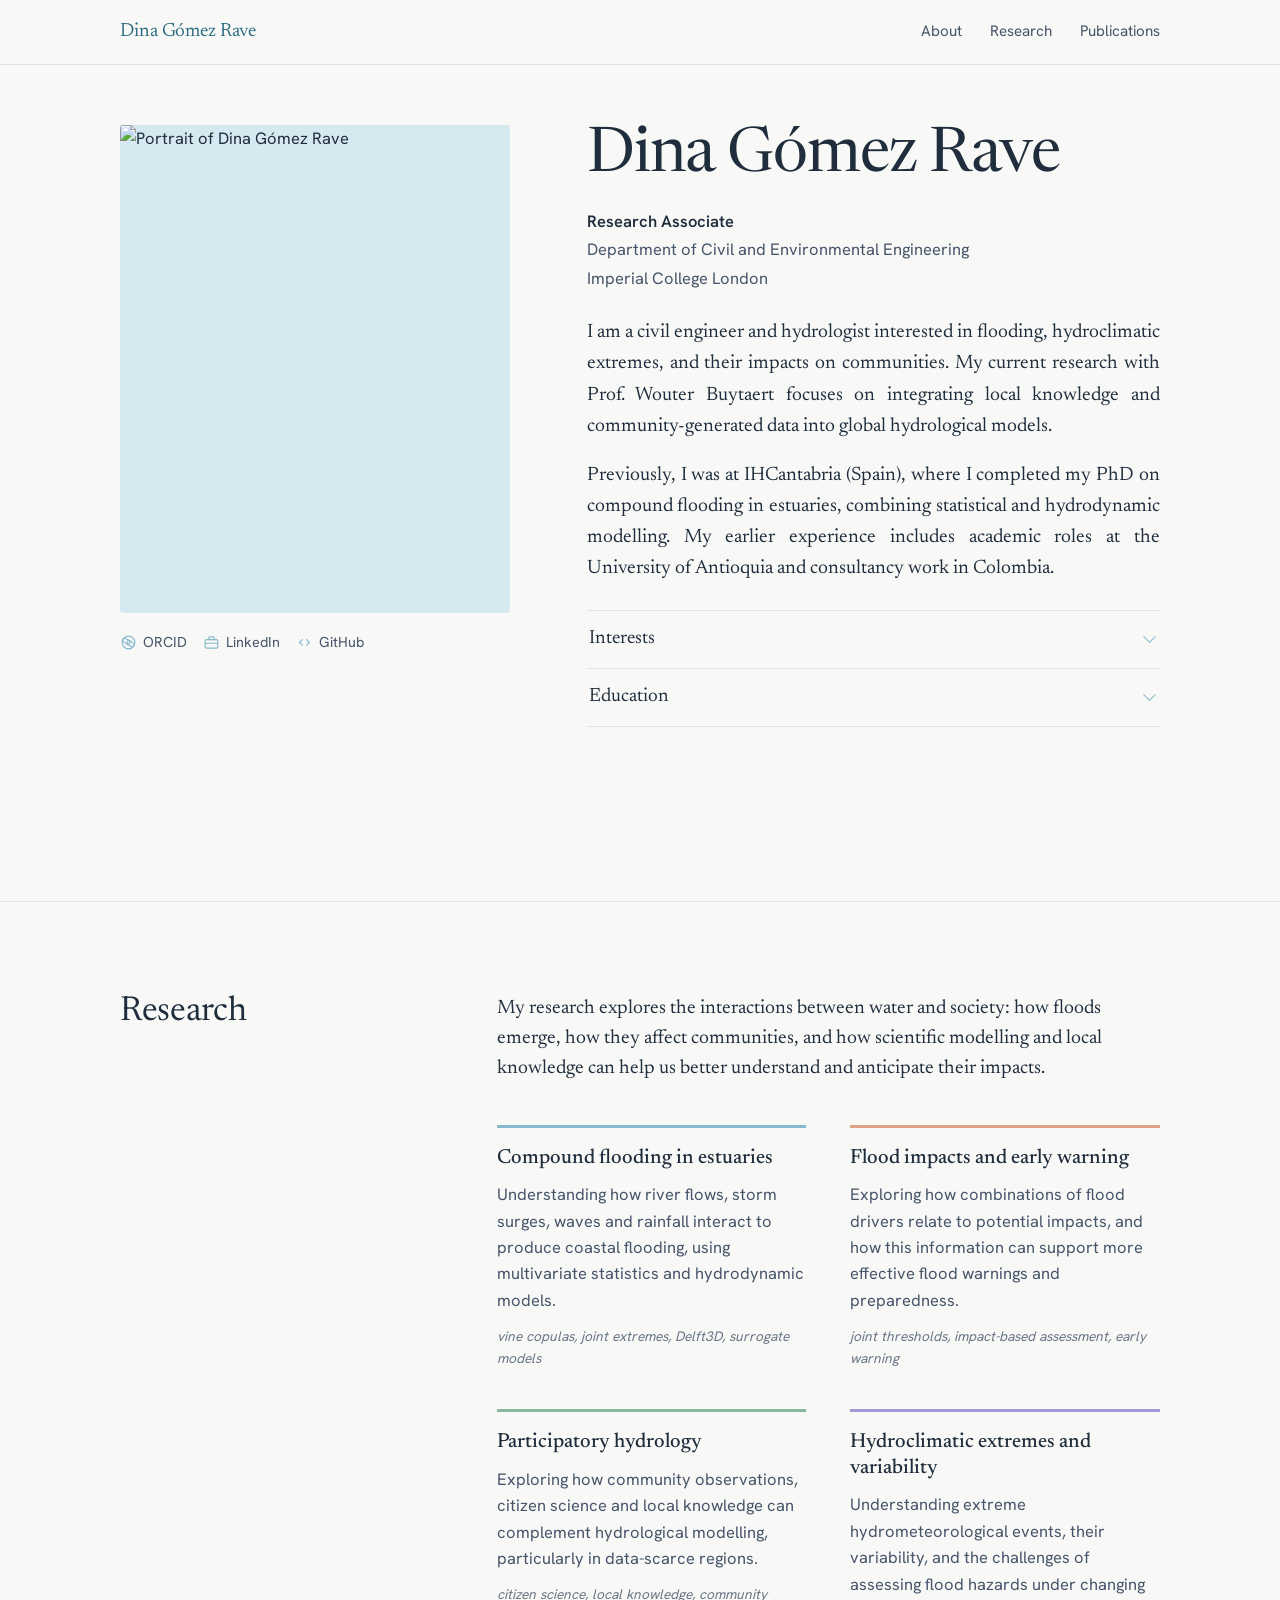
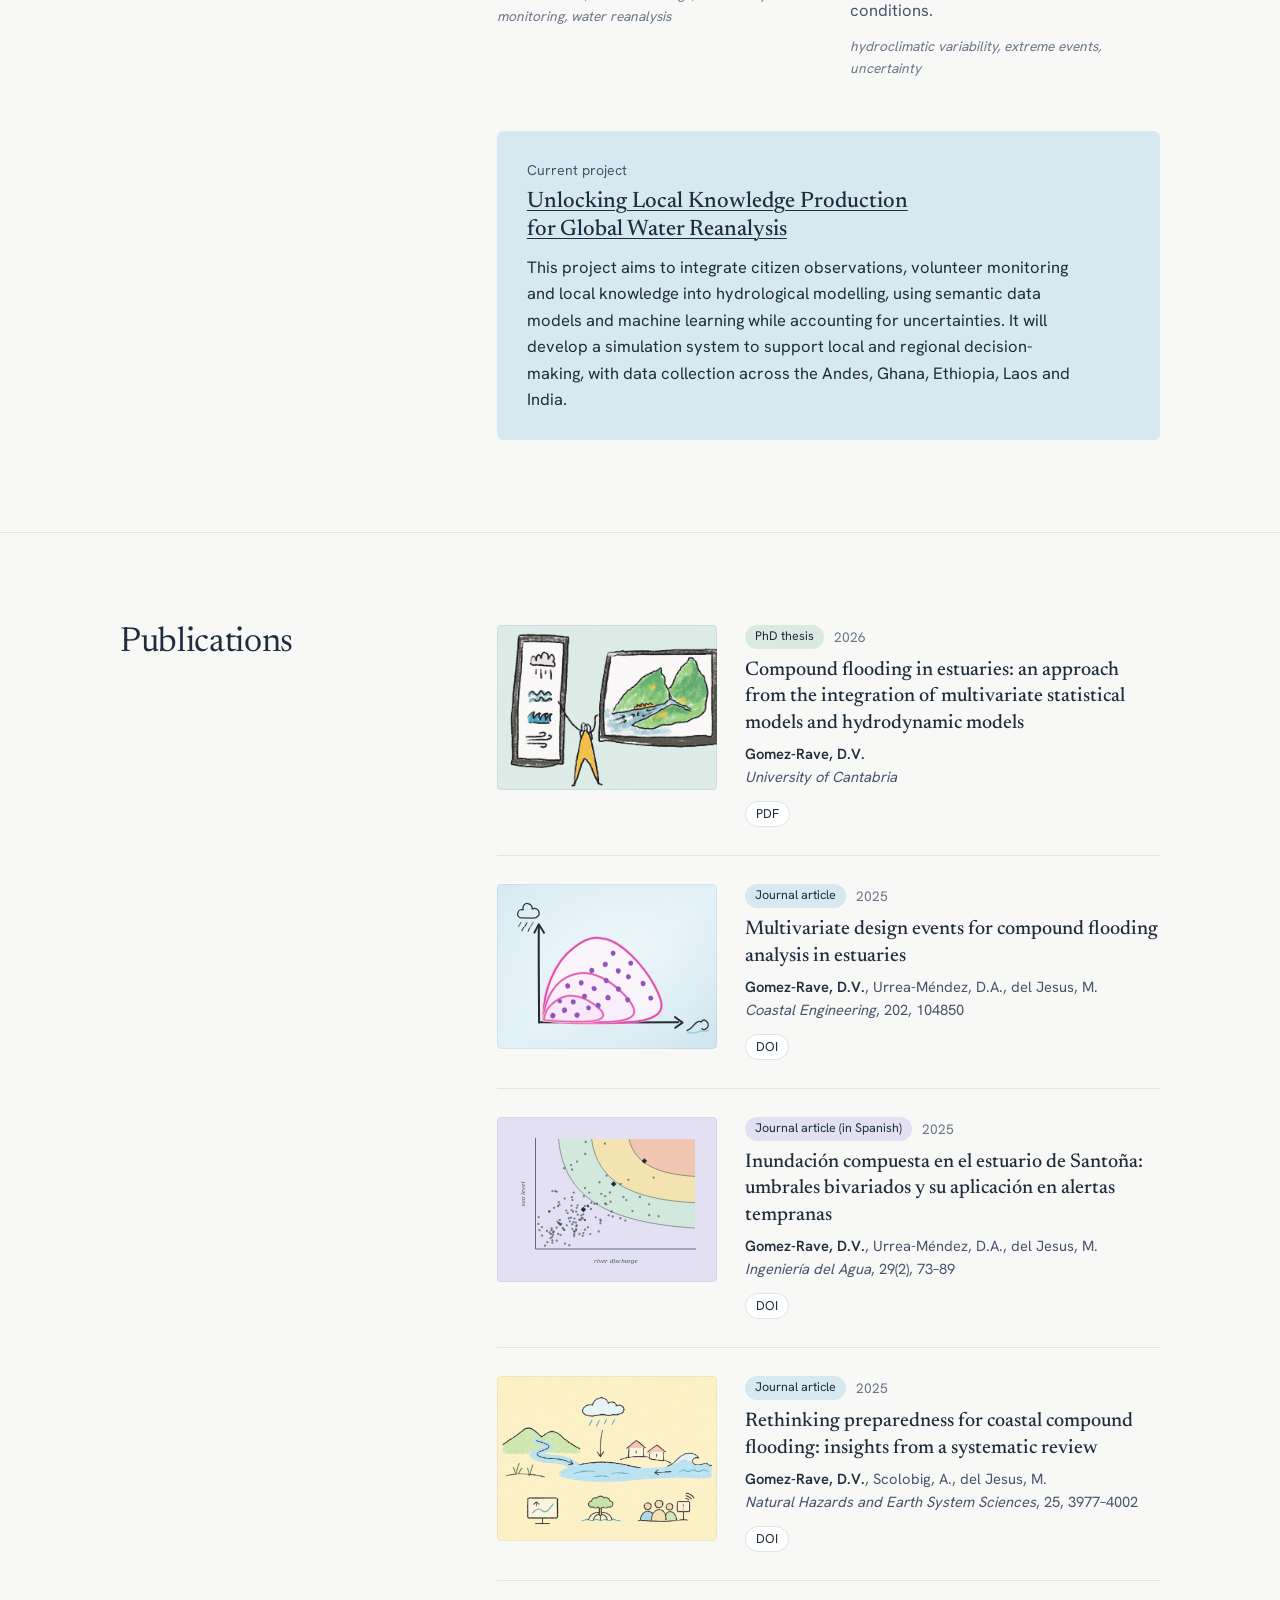
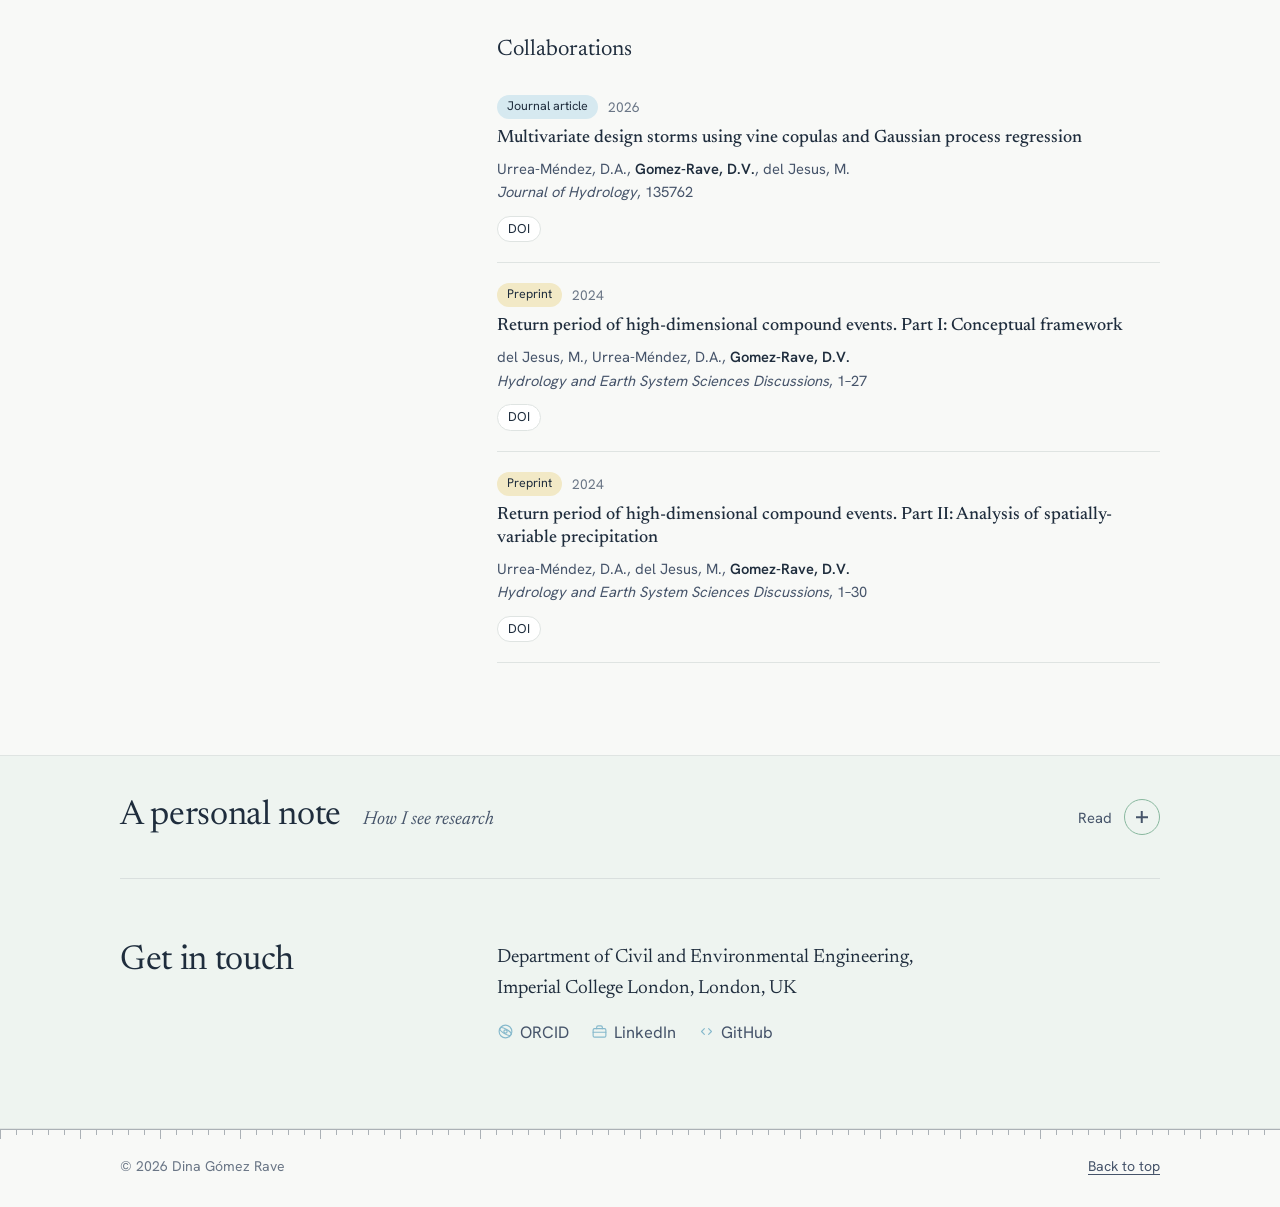
==== index.html @ fd08fde3 "Add files via upload dinagomezrave" ====
<!doctype html>
<html lang="en">
<head>
  <meta charset="UTF-8" />
  <meta name="viewport" content="width=device-width, initial-scale=1" />
  <meta name="theme-color" content="#F8F9F7" />
  <meta name="description" content="Dina Gómez Rave, hydrologist and Research Associate at Imperial College London. Compound flooding, hydroclimatic extremes and participatory hydrology." />
  <title>Dina Gómez Rave · Hydrology and flood research</title>
  <link rel="icon" href="assets/favicon.svg" type="image/svg+xml" />
  <link rel="stylesheet" href="style.css" />
  <script src="content.js" defer></script>
  <script src="site.js" defer></script>
</head>
<body data-page="home">
  <a class="skip-link" href="#main">Skip to content</a>

  <header class="topbar">
    <div class="wrap topbar-inner">
      <a class="brand" href="#about" data-name></a>
      <button class="menu-toggle" type="button" aria-expanded="false" aria-controls="site-nav">Menu</button>
      <nav class="site-nav" id="site-nav" aria-label="Main">
        <a href="#about">About</a>
        <a href="#research">Research</a>
        <a href="#publications">Publications</a>
      </nav>
    </div>
  </header>

  <main id="main">

    <!-- ABOUT -->
    <section class="intro wrap" id="about" aria-labelledby="name">
      <aside class="profile">
        <figure class="gauge">
          <div class="gauge-scale" aria-hidden="true">
            <span style="top:0%">2.0</span>
            <span style="top:25%">1.5</span>
            <span style="top:50%">1.0</span>
            <span style="top:75%">0.5</span>
          </div>
          <div class="gauge-levels" aria-hidden="true"><i></i><i></i><i></i></div>
          <img id="portrait" src="assets/portrait-placeholder.svg" alt="" width="600" height="750" />
        </figure>
        <ul class="profile-links" id="profile-links"></ul>
      </aside>

      <div class="intro-text">
        <h1 id="name" data-name></h1>
        <p class="role" id="role"></p>
        <div class="bio" id="bio"></div>

        <div class="facts">
          <details class="fact">
            <summary class="facts-title">Interests</summary>
            <ul class="interest-list" id="interests"></ul>
          </details>
          <details class="fact">
            <summary class="facts-title">Education</summary>
            <ol class="edu-list" id="education"></ol>
          </details>
        </div>
      </div>
    </section>

    <!-- RESEARCH -->
    <section class="block" id="research" aria-labelledby="research-title">
      <div class="wrap block-grid">
        <h2 class="block-title" id="research-title">Research</h2>
        <div class="block-body">
          <p class="lede" id="research-intro"></p>
          <div class="themes" id="themes"></div>
          <div class="project" id="project" hidden></div>
        </div>
      </div>
    </section>

    <!-- PUBLICATIONS -->
    <section class="block" id="publications" aria-labelledby="pubs-title">
      <div class="wrap block-grid">
        <h2 class="block-title" id="pubs-title">Publications</h2>
        <div class="block-body">
          <div class="pubs" id="pubs"></div>
        </div>
      </div>
    </section>

    <!-- GREEN BAND: personal note (folded) + contact -->
    <section class="places" id="contact" aria-label="A personal note and contact">
      <div class="wrap">

        <details class="wander" id="personal">
          <summary class="wander-summary">
            <span class="wander-head">
              <span class="wander-title" id="personal-title">A Personal Note</span>
              <span class="wander-sub" id="personal-sub">How I see research</span>
            </span>
            <span class="wander-toggle" aria-hidden="true"><i></i></span>
          </summary>

          <div class="wander-body">
            <div class="personal">
              <figure class="personal-fig">
                <img id="personal-photo" alt="" loading="lazy" />
                <figcaption id="personal-caption"></figcaption>
              </figure>
              <div class="personal-text" id="personal-text"></div>
            </div>
          </div>
        </details>

        <div class="contact-green">
          <h2 class="block-title" id="contact-title">Get in touch</h2>
          <div>
            <p class="contact-address" id="contact-address"></p>
            <ul class="contact-links" id="contact-links"></ul>
          </div>
        </div>

      </div>
    </section>

  </main>

  <footer class="footer">
    <div class="wrap footer-inner">
      <span id="footer-copy"></span>
      <a href="#about">Back to top</a>
    </div>
  </footer>

</body>
</html>
---- style.css ----
/* Fonts are stored locally in assets/fonts, so the site works offline too. */
@font-face { font-family: "Newsreader"; src: url("assets/fonts/newsreader-latin-opsz-normal.woff2") format("woff2"); font-weight: 200 800; font-style: normal; font-display: swap; }
@font-face { font-family: "Newsreader"; src: url("assets/fonts/newsreader-latin-opsz-italic.woff2") format("woff2"); font-weight: 200 800; font-style: italic; font-display: swap; }
@font-face { font-family: "Hanken Grotesk"; src: url("assets/fonts/hanken-grotesk-latin-400-normal.woff2") format("woff2"); font-weight: 400; font-display: swap; }
@font-face { font-family: "Hanken Grotesk"; src: url("assets/fonts/hanken-grotesk-latin-500-normal.woff2") format("woff2"); font-weight: 500; font-display: swap; }
@font-face { font-family: "Hanken Grotesk"; src: url("assets/fonts/hanken-grotesk-latin-600-normal.woff2") format("woff2"); font-weight: 600; font-display: swap; }

/* =========================================================
   PALETTE AND TYPE
   Change colours here and they update everywhere.
   ========================================================= */
:root {
  --paper: #F8F9F7;      /* page background */
  --ink: #1F2D3D;        /* main text */
  --ink-soft: #46546A;   /* secondary text */
  --muted: #6A7686;      /* small print */
  --line: #DFE4E2;       /* hairlines */
  --link: #2E6B82;       /* links */

  /* pastels (backgrounds) */
  --powder: #D6E9F0;
  --lavender: #E3E0F4;
  --sage: #DAEAE1;
  --peach: #F5DFD3;
  --butter: #F2E9C6;

  /* pastels, deeper (lines and accents) */
  --powder-d: #86B9CC;
  --lavender-d: #A39BD6;
  --sage-d: #88B79E;
  --peach-d: #DFA487;
  --butter-d: #CDB46A;

  --serif: "Newsreader", Georgia, "Times New Roman", serif;
  --sans: "Hanken Grotesk", system-ui, -apple-system, "Segoe UI", sans-serif;

  --wrap: 1120px;
  --gutter: clamp(20px, 4vw, 40px);
}

/* =========================================================
   BASE
   ========================================================= */
*, *::before, *::after { box-sizing: border-box; }
html { scroll-behavior: smooth; scroll-padding-top: 80px; }
body {
  margin: 0;
  background: var(--paper);
  color: var(--ink);
  font-family: var(--sans);
  font-size: 16.5px;
  line-height: 1.6;
  -webkit-font-smoothing: antialiased;
  text-rendering: optimizeLegibility;
}
img { max-width: 100%; display: block; }
a { color: var(--link); text-decoration-thickness: 1px; text-underline-offset: 3px; }
a:hover { color: var(--ink); }
:focus-visible { outline: 2px solid var(--link); outline-offset: 3px; border-radius: 2px; }
h1, h2, h3 { margin: 0; font-weight: 500; }
p { margin: 0; }
ul, ol { margin: 0; padding: 0; list-style: none; }

.wrap { width: 100%; max-width: var(--wrap); margin: 0 auto; padding: 0 var(--gutter); }
.small { font-size: 0.92rem; color: var(--ink-soft); }

/* Each section fills at least one screen, so only one is visible at a time */
.intro          { min-height: calc(100vh - 64px); } /* minus the topbar */
.block          { min-height: 100vh; }

.skip-link {
  position: absolute; left: 12px; top: -60px;
  background: var(--ink); color: var(--paper);
  padding: 8px 14px; border-radius: 4px; z-index: 100;
}
.skip-link:focus { top: 12px; }

/* =========================================================
   TOP BAR
   ========================================================= */
.topbar {
  position: sticky; top: 0; z-index: 50;
  background: rgba(248, 249, 247, 0.92);
  backdrop-filter: blur(8px);
  -webkit-backdrop-filter: blur(8px);
  border-bottom: 1px solid var(--line);
}
.topbar-inner { display: flex; align-items: center; justify-content: space-between; height: 64px; }
.brand {
  font-family: var(--serif); font-size: 1.2rem; color: var(--link);
  text-decoration: none; letter-spacing: -0.005em;
  transition: color .2s ease;
}
.brand:hover { color: var(--ink); }
.site-nav { display: flex; gap: 28px; }
.site-nav a {
  color: var(--ink-soft); text-decoration: none; font-size: 0.95rem;
  padding: 4px 0; border-bottom: 1.5px solid transparent;
  transition: color .2s ease, border-color .2s ease;
}
.site-nav a:hover { color: var(--ink); }
.site-nav:not(.site-nav-static) a:nth-child(1):hover { border-bottom-color: var(--powder-d); }
.site-nav:not(.site-nav-static) a:nth-child(2):hover { border-bottom-color: var(--sage-d); }
.site-nav:not(.site-nav-static) a:nth-child(3):hover { border-bottom-color: var(--lavender-d); }
.site-nav:not(.site-nav-static) a:nth-child(4):hover { border-bottom-color: var(--peach-d); }
.menu-toggle {
  display: none; font: inherit; font-size: 0.95rem; color: var(--ink);
  background: none; border: 1px solid var(--line); border-radius: 999px;
  padding: 6px 14px; cursor: pointer;
}

/* =========================================================
   INTRO / ABOUT
   ========================================================= */
.intro {
  display: grid;
  grid-template-columns: minmax(260px, 390px) 1fr;
  gap: clamp(36px, 6vw, 80px);
  padding-top: clamp(40px, 5vw, 60px);
  padding-bottom: clamp(56px, 8vw, 96px);
}

/* The river gauge: a staff scale beside the portrait,
   with pastel "water levels" peeking out behind it. */
.gauge { margin: 0; }
.gauge-scale, .gauge-levels { display: none; }
.gauge img {
  width: 100%; height: auto; aspect-ratio: 4 / 5; object-fit: cover;
  border-radius: 3px;
  background: var(--powder);
}

.profile-links {
  margin-top: 18px;
  display: flex; flex-wrap: nowrap; gap: 16px;
  font-size: 0.9rem;
}

/* Icon + label for each social/contact link */
.icon-link {
  display: inline-flex; align-items: center; gap: 6px;
  color: var(--ink-soft); text-decoration: none; white-space: nowrap;
}
.icon-link:hover { color: var(--ink); }
.icon-link-glyph {
  display: inline-flex; width: 17px; height: 17px; flex: 0 0 auto;
  color: var(--powder-d);
}
.icon-link:hover .icon-link-glyph { color: var(--ink); }
.icon-link-glyph svg { width: 100%; height: 100%; display: block; }

.intro-text { max-width: 720px; }
.intro-text h1 {
  font-family: var(--serif);
  font-size: clamp(2.6rem, 5.4vw, 3.9rem);
  line-height: 1.04;
  letter-spacing: -0.018em;
  font-weight: 400;
}
.role {
  margin-top: 18px;
  display: flex; flex-direction: column; gap: 2px;
  color: var(--ink-soft);
}
.role-title { color: var(--ink); font-weight: 600; }
.bio {
  margin-top: 26px;
  font-family: var(--serif);
  font-size: 1.22rem;
  line-height: 1.6;
  max-width: 64ch;
  text-align: justify;
  hyphens: auto;
}
.bio p + p { margin-top: 0.9em; }

.facts { margin-top: 26px; }

/* Interests and Education fold away, so the intro fits on one screen */
.fact { border-top: 1px solid var(--line); }
.fact:last-child { border-bottom: 1px solid var(--line); }
.facts-title {
  display: flex; align-items: center; justify-content: space-between;
  padding: 13px 2px;
  font-family: var(--serif); font-size: 1.2rem; color: var(--ink);
  cursor: pointer; list-style: none;
}
.facts-title::-webkit-details-marker { display: none; }
.facts-title::after {
  content: ""; flex: 0 0 auto;
  width: 9px; height: 9px; margin-right: 4px;
  border-right: 1.5px solid var(--powder-d);
  border-bottom: 1.5px solid var(--powder-d);
  transform: rotate(45deg) translate(-2px, -2px);
  transition: transform .25s ease;
}
.fact[open] > .facts-title::after { transform: rotate(-135deg) translate(-3px, -3px); }
.facts-title:hover::after { border-color: var(--link); }
.fact > :not(summary) { padding-bottom: 18px; }

.interest-list {
  columns: 2; column-gap: 32px;
}
.interest-list li {
  padding: 5px 0 5px 18px; position: relative; color: var(--ink-soft);
  break-inside: avoid;
}
.interest-list li::before {
  content: ""; position: absolute; left: 0; top: 1.05em;
  width: 9px; height: 1px; background: var(--powder-d);
}
.edu-list {
  columns: 2; column-gap: 36px;
}
.edu-list li {
  position: relative; padding: 6px 0 10px 18px; break-inside: avoid;
}
.edu-list li::before {
  content: ""; position: absolute; left: 0; top: 1.05em;
  width: 9px; height: 1px; background: var(--powder-d);
}
.edu-degree { display: block; font-weight: 500; line-height: 1.4; }
.edu-place { display: block; font-size: 0.9rem; color: var(--muted); }

/* =========================================================
   CONTENT BLOCKS (title left, content right)
   ========================================================= */
.block { border-top: 1px solid var(--line); padding: clamp(56px, 8vw, 92px) 0; }
.block-grid {
  display: grid;
  grid-template-columns: minmax(180px, 300px) 1fr;
  gap: clamp(28px, 6vw, 88px);
  align-items: start;
}
.block-title {
  font-family: var(--serif);
  font-size: clamp(1.8rem, 3vw, 2.15rem);
  line-height: 1.1;
  letter-spacing: -0.01em;
  font-weight: 400;
  position: sticky; top: 96px;
}
.block-body { max-width: 760px; min-width: 0; }
.lede {
  font-family: var(--serif); font-size: 1.22rem; line-height: 1.55;
  color: var(--ink); max-width: 60ch;
}

/* Research themes */
.themes {
  margin-top: 40px;
  display: grid; grid-template-columns: repeat(2, minmax(0, 1fr));
  gap: 40px 44px;
}
.theme { padding-top: 18px; border-top: 3px solid var(--powder-d); }
.theme h3 { font-family: var(--serif); font-size: 1.28rem; line-height: 1.25; margin-bottom: 10px; }
.theme p { color: var(--ink-soft); }
.theme .keywords { margin-top: 12px; font-size: 0.86rem; color: var(--muted); font-style: italic; }
.theme-powder   { border-top-color: var(--powder-d); }
.theme-peach    { border-top-color: var(--peach-d); }
.theme-sage     { border-top-color: var(--sage-d); }
.theme-lavender { border-top-color: var(--lavender-d); }
.theme-butter   { border-top-color: var(--butter-d); }

.project {
  margin-top: 52px;
  padding: 28px 30px;
  background: var(--powder);
  border-radius: 6px;
}
.project-label { font-size: 0.88rem; color: var(--ink-soft); margin-bottom: 6px; }
.project h3 { font-family: var(--serif); font-size: 1.4rem; line-height: 1.25; margin-bottom: 10px; max-width: 30ch; }
.project h3 a { color: inherit; }
.project p:last-child { color: var(--ink); max-width: 62ch; }

/* Publications: picture + text */
.pubs { display: flex; flex-direction: column; gap: 0; }
.pub {
  display: grid; grid-template-columns: 220px 1fr; gap: 28px;
  padding: 28px 0; border-bottom: 1px solid var(--line);
  align-items: start;
}
.pub:first-child { padding-top: 0; }
.pub-fig a, .pub-fig > * { display: block; }
.pub-fig img, .pub-fig .photo-ph {
  width: 100%; height: auto; aspect-ratio: 4 / 3; object-fit: cover;
  border-radius: 4px;
  outline: 1px solid rgba(31, 45, 61, 0.06); outline-offset: -1px;
}
.pub-fig a img { transition: transform .5s ease; }
.pub-fig a { overflow: hidden; border-radius: 4px; text-decoration: none; }
.pub-fig a:hover img { transform: scale(1.03); }
.pub-top { display: flex; align-items: center; gap: 10px; margin-bottom: 8px; }
.pub-year { font-size: 0.86rem; color: var(--muted); font-variant-numeric: tabular-nums; }
.pub-title { font-family: var(--serif); font-size: 1.24rem; line-height: 1.32; font-weight: 500; }
.pub-title a { color: var(--ink); text-decoration-color: transparent; transition: text-decoration-color .2s; }
.pub-title a:hover { text-decoration-color: var(--powder-d); }
.pub-authors { margin-top: 6px; font-size: 0.92rem; color: var(--ink-soft); }
.pub-authors strong { color: var(--ink); font-weight: 600; }
.pub-meta { font-size: 0.92rem; color: var(--ink-soft); }
.pub-actions { margin-top: 12px; display: flex; flex-wrap: wrap; gap: 8px; }
.pub-type { font-size: 0.78rem; padding: 2px 10px; border-radius: 999px; color: var(--ink); }
.t-article  { background: var(--powder); }
.t-preprint { background: var(--butter); }
.t-review   { background: var(--lavender); }
.t-spanish  { background: var(--lavender); }
.t-thesis   { background: var(--sage); }
.pub-btn {
  font-size: 0.8rem; padding: 2px 10px; border-radius: 999px;
  border: 1px solid var(--line); color: var(--ink); text-decoration: none; background: #fff;
}
.pub-btn:hover { border-color: var(--ink); color: var(--ink); }
.pubs-more { margin-top: 24px; }

/* Collaborations: a compact list under your own papers */
.pubs-sub {
  margin-top: 52px; padding-bottom: 6px;
  font-family: var(--serif); font-size: 1.4rem; font-weight: 400;
}
.pub-compact { padding: 20px 0; border-bottom: 1px solid var(--line); }
.pub-compact .pub-title { margin: 0; font-size: 1.12rem; }

/* Current project details */
.project-text { color: var(--ink); max-width: 62ch; }
.project-meta {
  margin: 20px 0 0;
  display: grid; grid-template-columns: max-content 1fr; gap: 6px 20px;
  font-size: 0.92rem;
}
.project-meta dt { color: var(--ink-soft); }
.project-meta dd { margin: 0; color: var(--ink); max-width: 56ch; }
.project-link { display: inline-block; margin-top: 18px; font-size: 0.95rem; }

/* Photo placeholder (until you add your own photos) */
.photo-ph {
  position: relative; display: flex; align-items: flex-end;
  padding: 14px; font-size: 0.82rem; color: var(--ink-soft);
  background-image: url("assets/photo-placeholder.svg");
  background-size: cover; background-position: center;
}
.tone-powder   { background-color: var(--powder); }
.tone-lavender { background-color: var(--lavender); }
.tone-sage     { background-color: var(--sage); }
.tone-peach    { background-color: var(--peach); }
.tone-butter   { background-color: var(--butter); }

/* =========================================================
   GREEN BAND (personal note + contact)
   ========================================================= */
.places {
  background: #EEF4F0;
  border-top: 1px solid var(--line);
  border-bottom: 1px solid var(--line);
}


/* Personal note: folded until the visitor opens it */
.wander > summary { list-style: none; cursor: pointer; }
.wander > summary::-webkit-details-marker { display: none; }
.wander-summary {
  display: flex; align-items: center; justify-content: space-between; gap: 24px;
  padding: clamp(30px, 4vw, 42px) 0;
}
.wander-summary:focus-visible { outline-offset: 6px; }
.wander-head { display: flex; flex-wrap: wrap; align-items: baseline; gap: 2px 22px; }
.wander-title {
  font-family: var(--serif); font-size: clamp(1.8rem, 3vw, 2.15rem);
  line-height: 1.1; letter-spacing: -0.01em; color: var(--ink);
}
.wander-sub { font-family: var(--serif); font-style: italic; font-size: 1.18rem; color: var(--ink-soft); }
.wander-toggle {
  display: inline-flex; align-items: center; gap: 12px; flex: 0 0 auto;
  font-size: 0.92rem; color: var(--ink-soft);
}
.wander-toggle::before { content: "Read"; }
.wander[open] .wander-toggle::before { content: "Fold away"; }
.wander-toggle i {
  position: relative; width: 36px; height: 36px; border-radius: 50%;
  border: 1.5px solid var(--sage-d);
  transition: background-color .2s ease, transform .3s ease;
}
.wander-toggle i::before, .wander-toggle i::after {
  content: ""; position: absolute; left: 50%; top: 50%;
  width: 12px; height: 1.5px; background: var(--ink-soft);
  transform: translate(-50%, -50%);
}
.wander-toggle i::after { transform: translate(-50%, -50%) rotate(90deg); }
.wander-summary:hover .wander-toggle i { background: var(--sage); }
.wander[open] .wander-toggle i { transform: rotate(45deg); }
.wander-body { padding-bottom: clamp(48px, 7vw, 88px); }
.wander[open] .wander-body { animation: wander-in .45s ease both; }
@keyframes wander-in { from { opacity: 0; transform: translateY(8px); } to { opacity: 1; transform: none; } }

.personal {
  display: grid; grid-template-columns: minmax(0, 5fr) minmax(0, 6fr);
  gap: clamp(28px, 5vw, 64px); align-items: center;
}
.personal-fig { margin: 0; }
.personal-fig[hidden] { display: none; }
.personal-fig img {
  width: 100%; height: auto; aspect-ratio: 4 / 3; object-fit: cover;
  border-radius: 4px;
}
.personal-fig figcaption { margin-top: 8px; font-size: 0.86rem; color: var(--muted); }
.personal-text {
  font-family: var(--serif); font-size: 1.18rem; line-height: 1.7;
  color: var(--ink); max-width: 56ch;
}
.personal-text p + p { margin-top: 0.9em; }

/* =========================================================
   CONTACT AND FOOTER
   ========================================================= */
.contact-green {
  display: grid; grid-template-columns: minmax(180px, 300px) 1fr;
  gap: clamp(28px, 6vw, 88px);
  padding: clamp(40px, 6vw, 64px) 0 clamp(48px, 7vw, 80px);
  border-top: 1px solid rgba(31, 45, 61, 0.1);
}
.contact-green .block-title { position: static; }
.contact-address { font-family: var(--serif); font-size: 1.2rem; max-width: 40ch; }
.contact-links { margin-top: 14px; display: flex; flex-wrap: wrap; gap: 8px 22px; }

.footer {
  position: relative;
  padding: 26px 0 30px;
  font-size: 0.88rem; color: var(--muted);
}
/* the staff scale again, laid flat */
.footer::before {
  content: ""; position: absolute; left: 0; right: 0; top: 0; height: 10px;
  border-top: 1px solid var(--ink);
  background:
    repeating-linear-gradient(to right, var(--ink) 0 1px, transparent 1px 80px) left top / 100% 10px no-repeat,
    repeating-linear-gradient(to right, var(--ink) 0 1px, transparent 1px 16px) left top / 100% 5px no-repeat;
  opacity: 0.35;
}
.footer-inner { display: flex; justify-content: space-between; gap: 16px; flex-wrap: wrap; }
.footer a { color: var(--ink-soft); }

/* =========================================================
   RESPONSIVE
   ========================================================= */
@media (max-width: 900px) {
  .intro { grid-template-columns: 1fr; }
  .profile { max-width: 380px; }
  .block-grid, .contact-green { grid-template-columns: 1fr; }
  .block-title { position: static; }
  .pub { grid-template-columns: 170px 1fr; gap: 22px; }
}
@media (max-width: 760px) {
  .menu-toggle { display: inline-block; }
  .site-nav:not(.site-nav-static) {
    display: none;
    position: absolute; top: 64px; left: 0; right: 0;
    flex-direction: column; gap: 0;
    background: var(--paper); border-bottom: 1px solid var(--line);
    padding: 8px var(--gutter) 16px;
  }
  .site-nav.is-open { display: flex; }
  .site-nav:not(.site-nav-static) a { padding: 10px 0; border-bottom: 1px solid var(--line); }
  .interest-list, .edu-list { columns: 1; }
  .bio { text-align: left; }
  .themes { grid-template-columns: 1fr; gap: 32px; }
  .pub { grid-template-columns: 1fr; gap: 16px; }
  .bio { font-size: 1.12rem; }
  .intro, .block { min-height: auto; }
  .personal { grid-template-columns: 1fr; }
  .project-meta { grid-template-columns: 1fr; gap: 0; }
  .project-meta dd { margin-bottom: 8px; }
}
@media (max-width: 480px) {
  .wander-toggle::before { content: none; }
}

@media (prefers-reduced-motion: reduce) {
  html { scroll-behavior: auto; }
  .gauge-levels { animation: none; }
  .pub-fig a img { transition: none; }
  .wander[open] .wander-body { animation: none; }
}
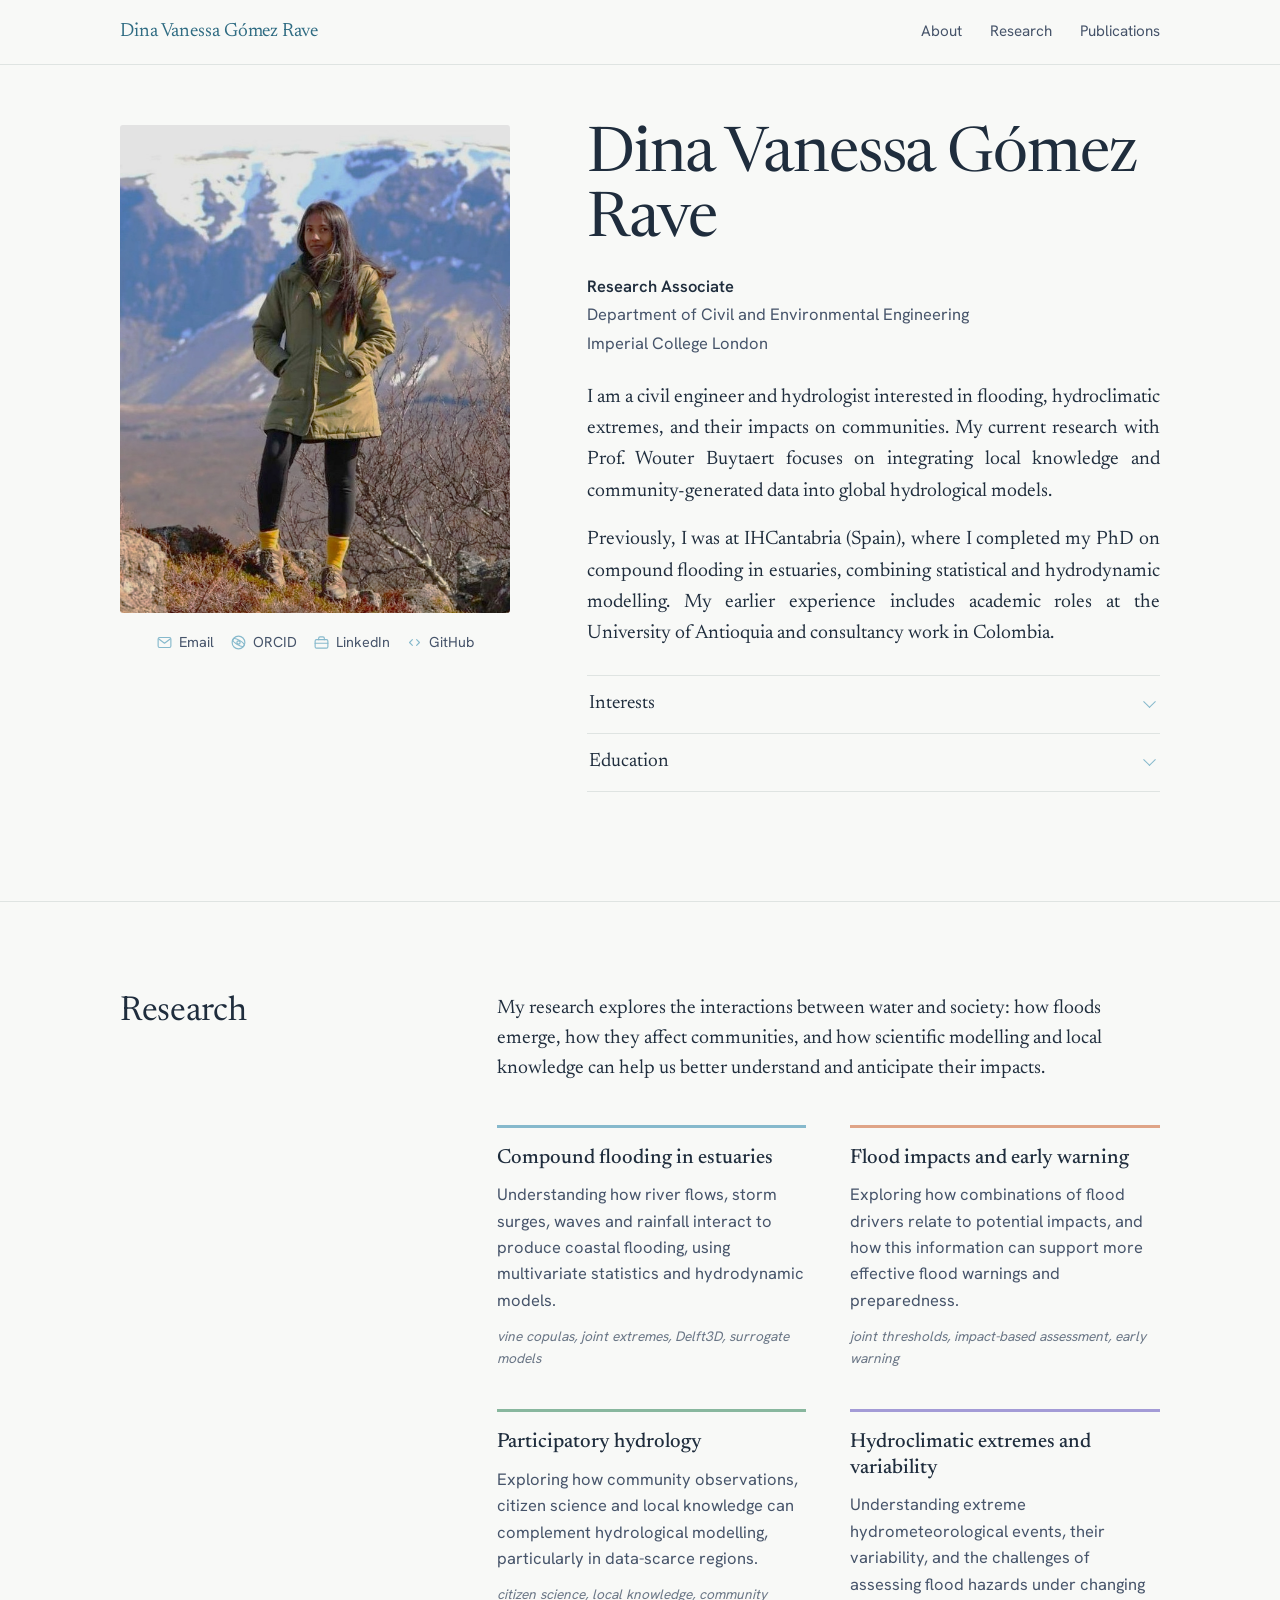
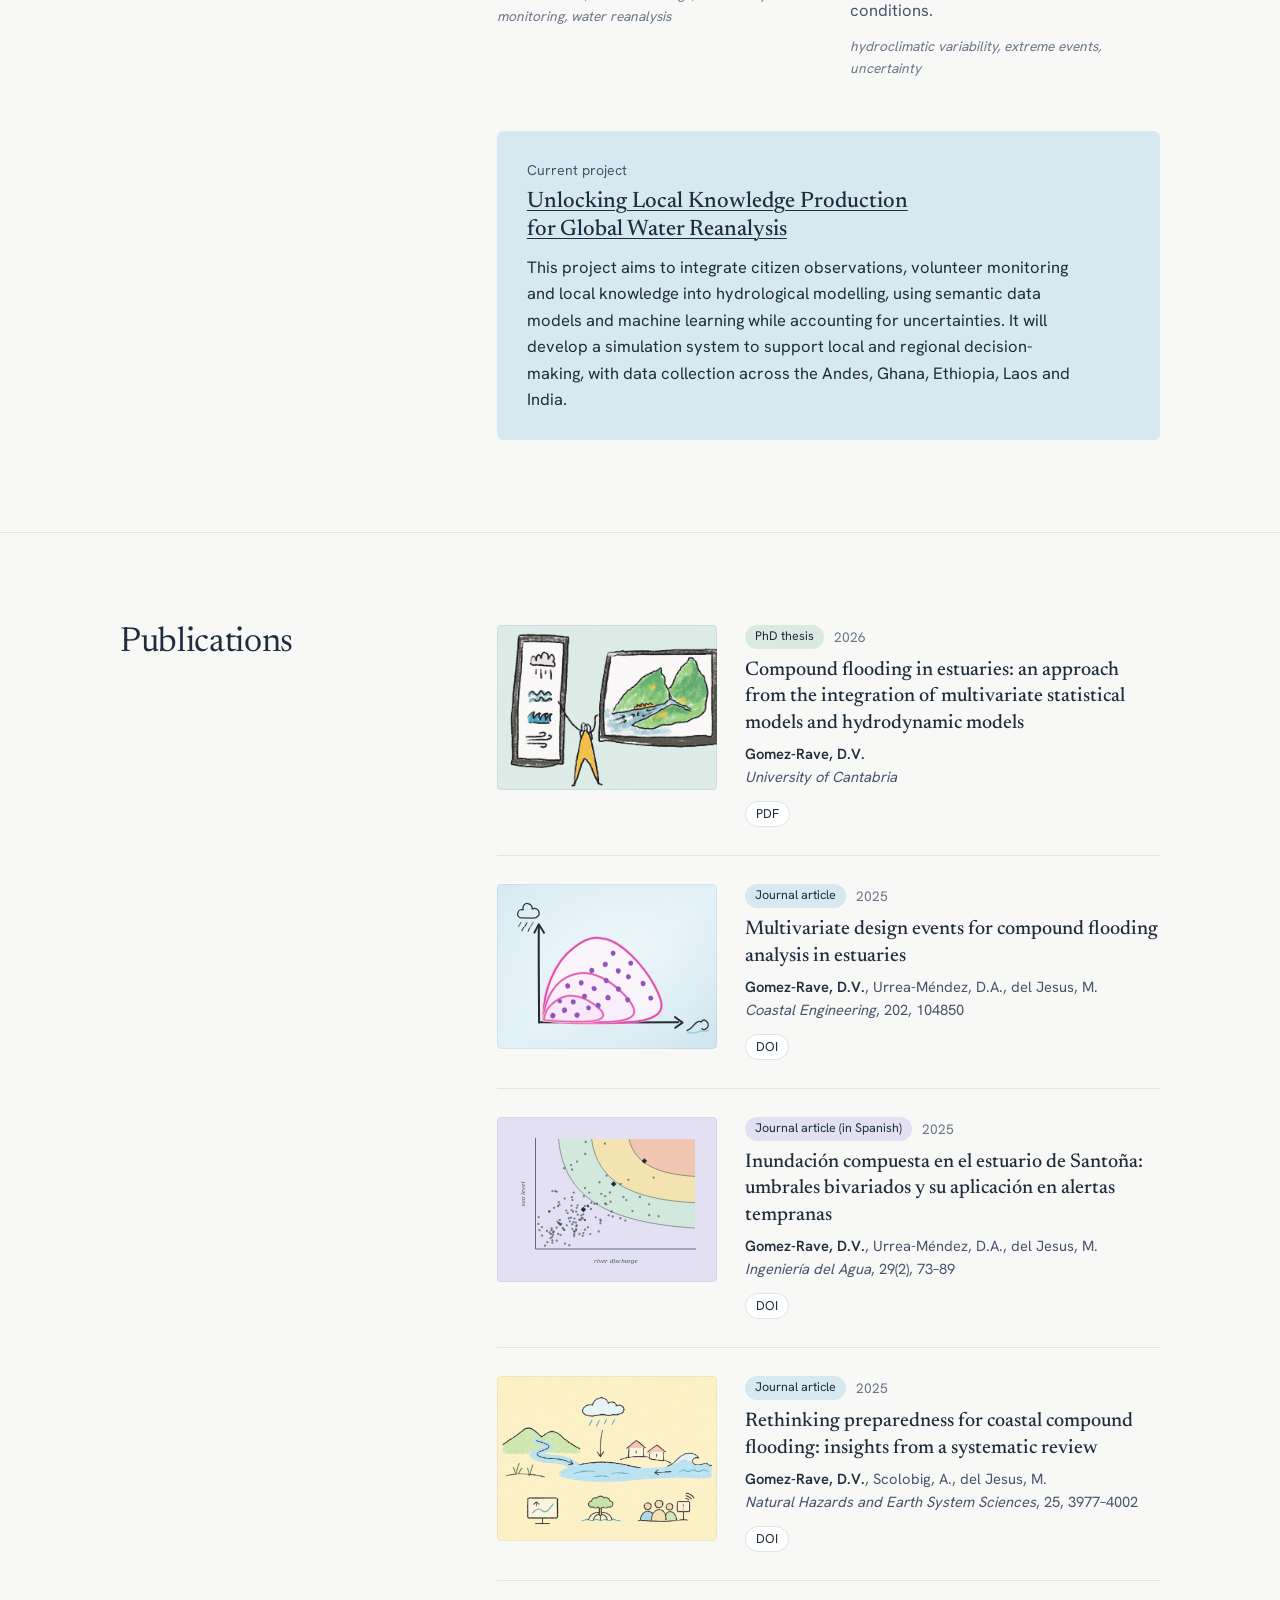
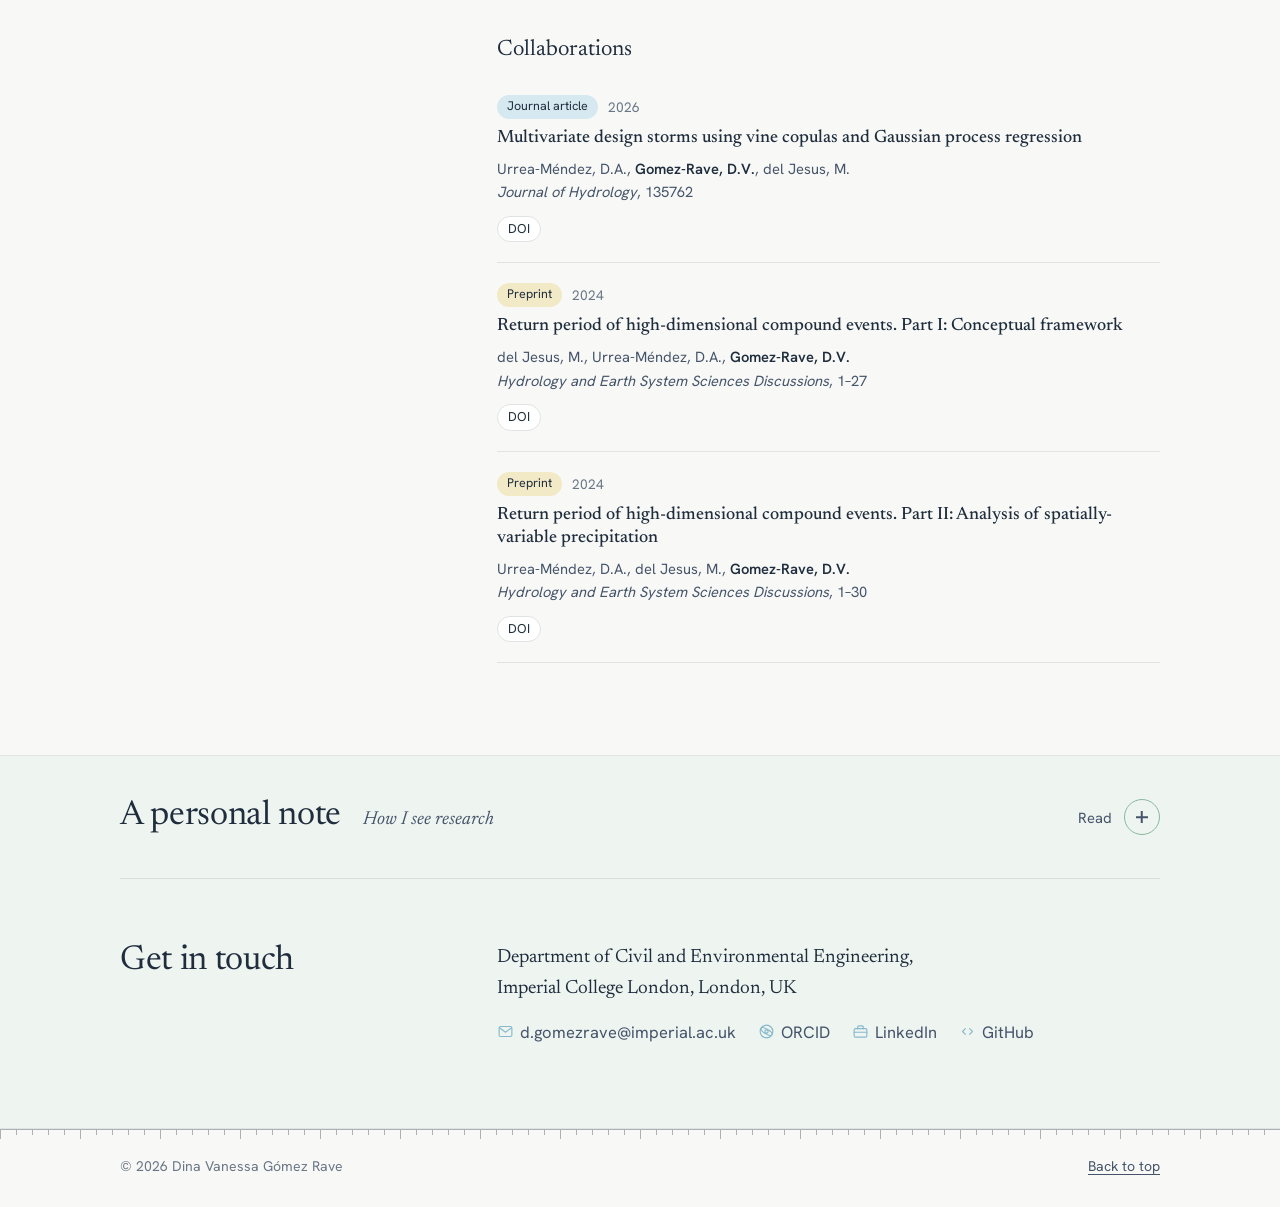
==== commit 5af74227: "Update name in meta description and title" ====
--- a/index.html
+++ b/index.html
@@ -4,8 +4,8 @@
   <meta charset="UTF-8" />
   <meta name="viewport" content="width=device-width, initial-scale=1" />
   <meta name="theme-color" content="#F8F9F7" />
-  <meta name="description" content="Dina Gómez Rave, hydrologist and Research Associate at Imperial College London. Compound flooding, hydroclimatic extremes and participatory hydrology." />
-  <title>Dina Gómez Rave · Hydrology and flood research</title>
+  <meta name="description" content="Dina Vanessa Gómez Rave, hydrologist and Research Associate at Imperial College London. Compound flooding, hydroclimatic extremes and participatory hydrology." />
+  <title>Dina Vanessa Gómez Rave · Hydrology and flood research</title>
   <link rel="icon" href="assets/favicon.svg" type="image/svg+xml" />
   <link rel="stylesheet" href="style.css" />
   <script src="content.js" defer></script>
--- a/style.css
+++ b/style.css
@@ -133,6 +133,7 @@
 .profile-links {
   margin-top: 18px;
   display: flex; flex-wrap: nowrap; gap: 16px;
+  justify-content: center;
   font-size: 0.9rem;
 }
 
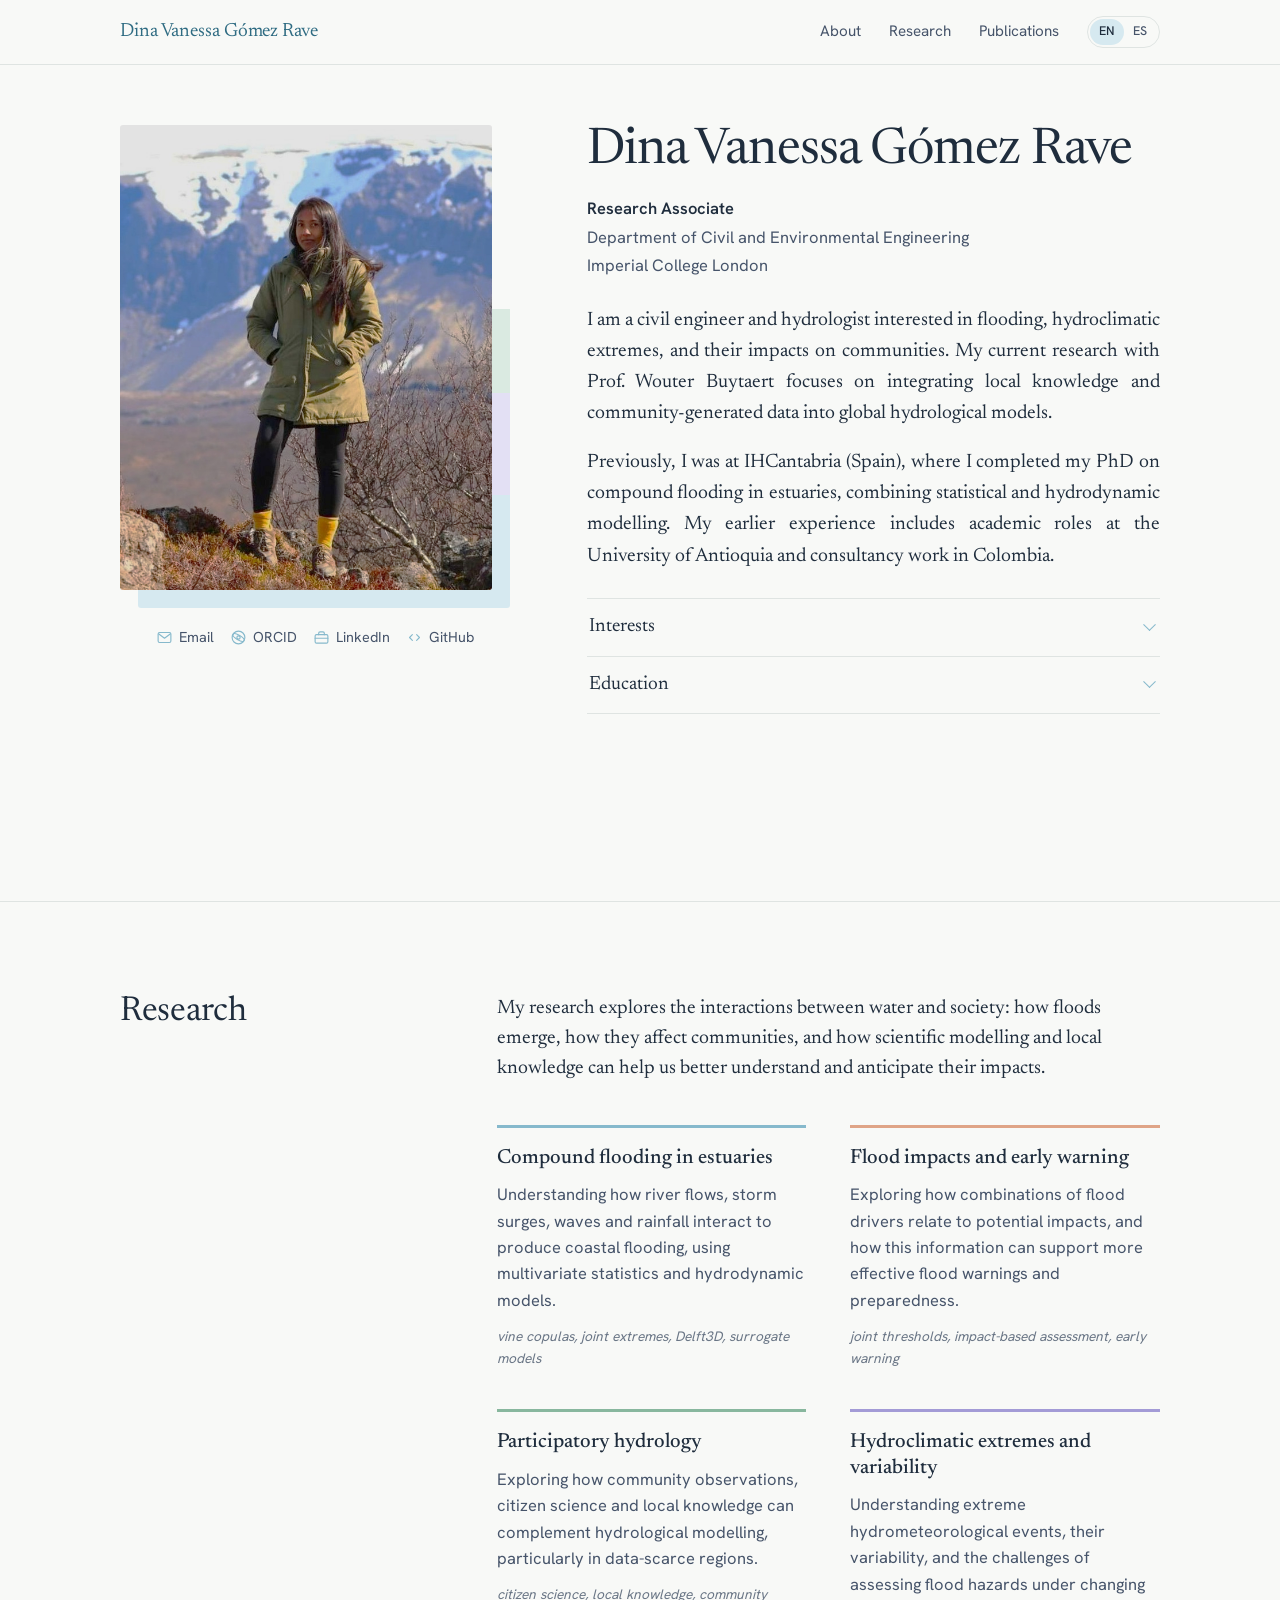
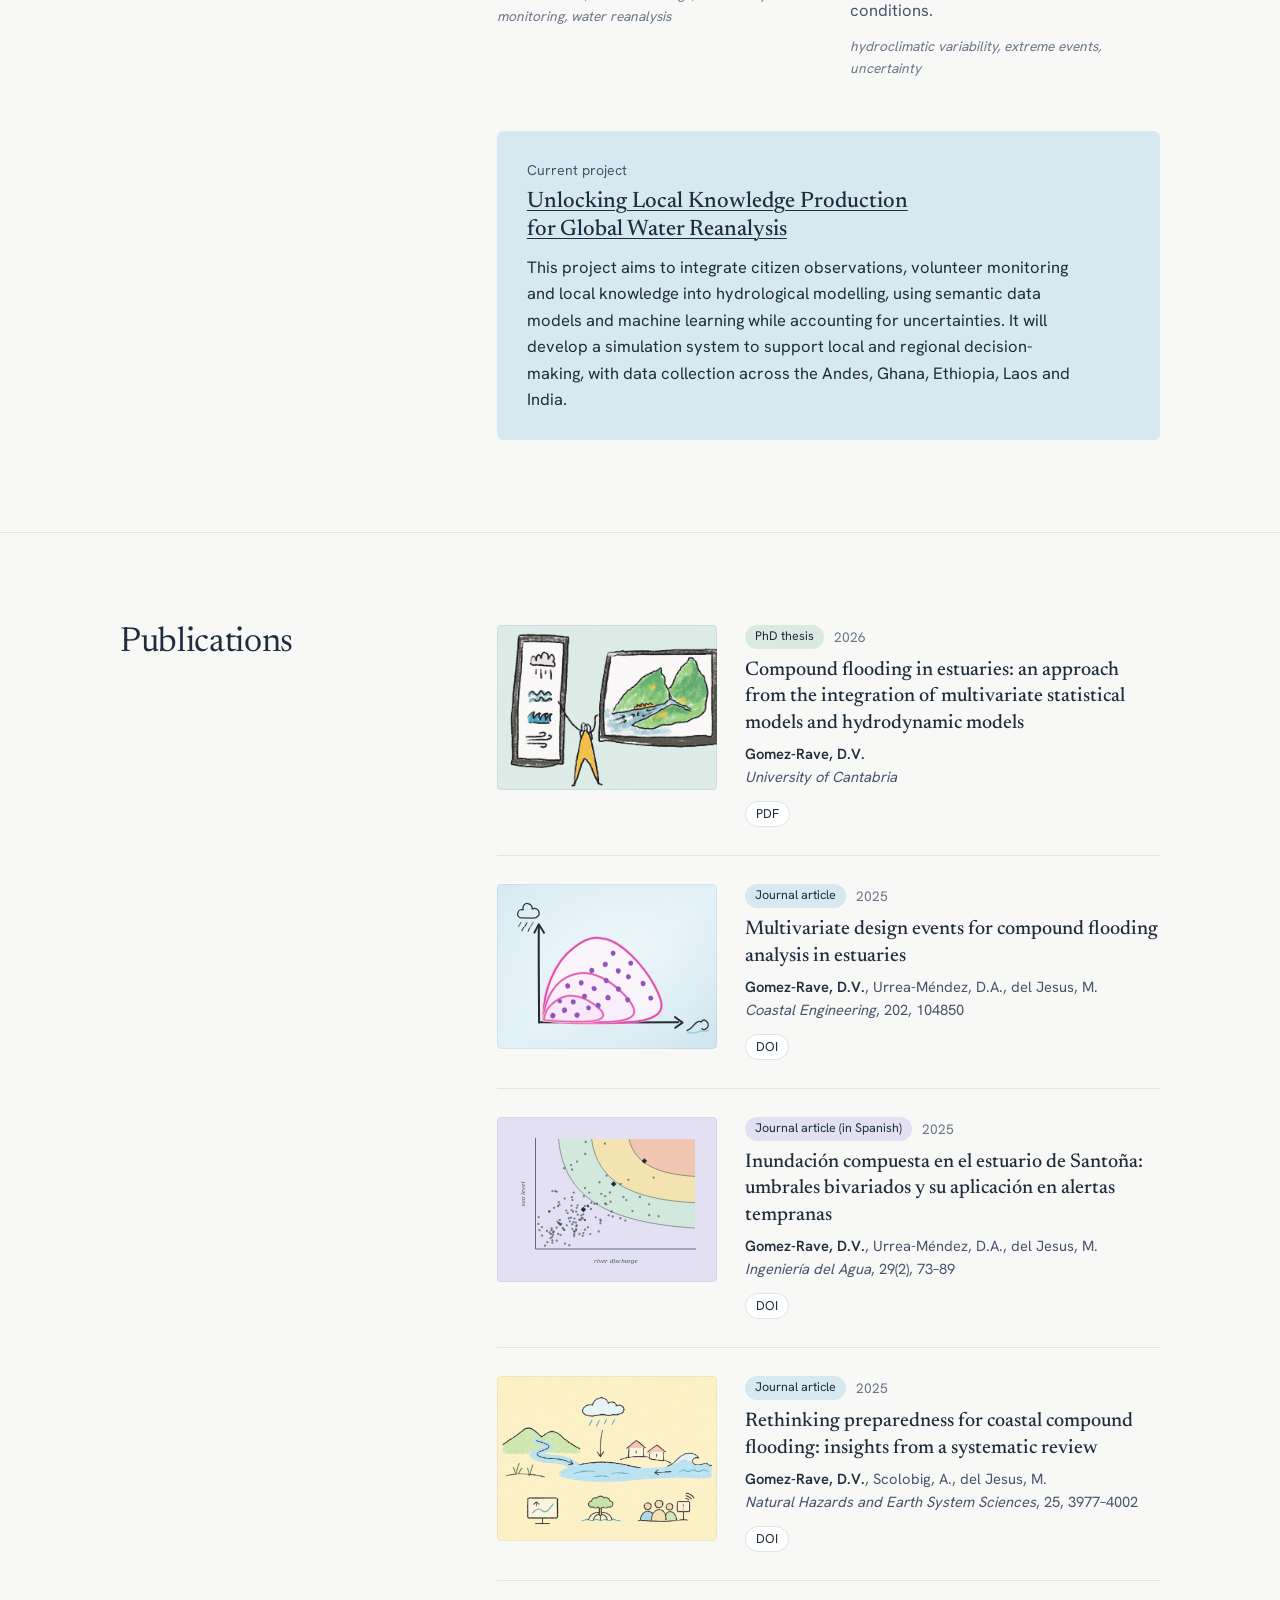
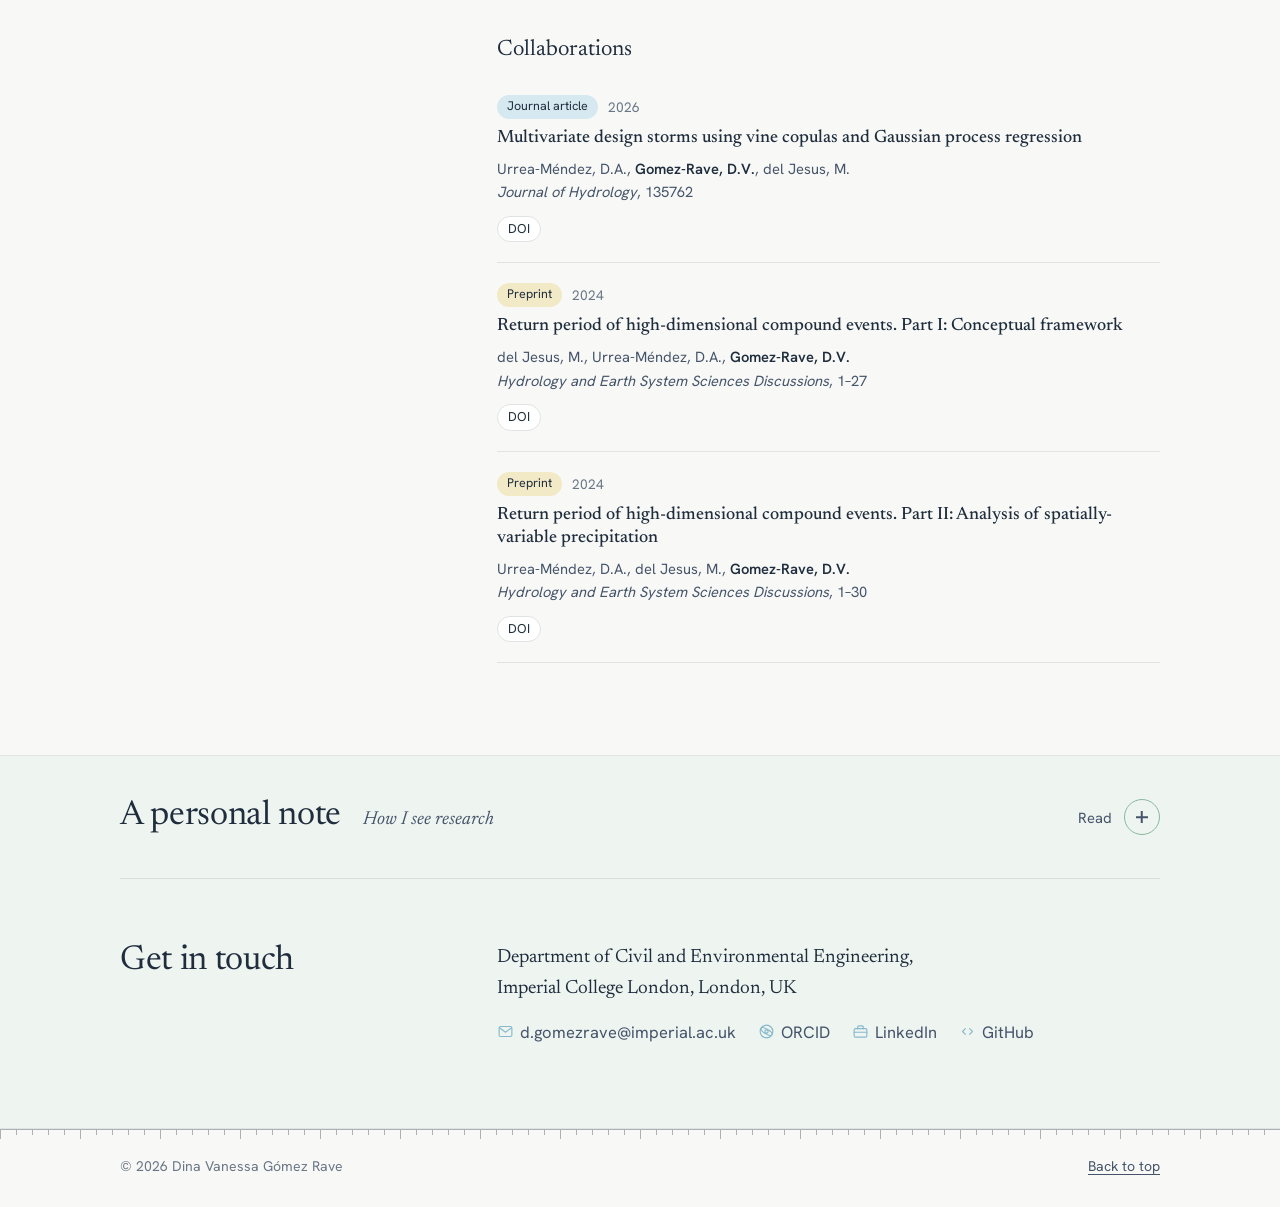
==== commit 19c1f854: "EN-SP VERSION" ====
--- a/index.html
+++ b/index.html
@@ -12,17 +12,21 @@
   <script src="site.js" defer></script>
 </head>
 <body data-page="home">
-  <a class="skip-link" href="#main">Skip to content</a>
+  <a class="skip-link" href="#main" data-i18n="skip">Skip to content</a>
 
   <header class="topbar">
     <div class="wrap topbar-inner">
       <a class="brand" href="#about" data-name></a>
-      <button class="menu-toggle" type="button" aria-expanded="false" aria-controls="site-nav">Menu</button>
       <nav class="site-nav" id="site-nav" aria-label="Main">
-        <a href="#about">About</a>
-        <a href="#research">Research</a>
-        <a href="#publications">Publications</a>
+        <a href="#about" data-i18n="navAbout">About</a>
+        <a href="#research" data-i18n="navResearch">Research</a>
+        <a href="#publications" data-i18n="navPublications">Publications</a>
       </nav>
+      <div class="lang-switch" role="group" aria-label="Language / Idioma">
+        <button type="button" data-lang="en" lang="en" aria-label="English">EN</button>
+        <button type="button" data-lang="es" lang="es" aria-label="Español">ES</button>
+      </div>
+      <button class="menu-toggle" type="button" aria-expanded="false" aria-controls="site-nav" data-i18n="menu">Menu</button>
     </div>
   </header>
 
@@ -51,11 +55,11 @@
 
         <div class="facts">
           <details class="fact">
-            <summary class="facts-title">Interests</summary>
+            <summary class="facts-title" data-i18n="interests">Interests</summary>
             <ul class="interest-list" id="interests"></ul>
           </details>
           <details class="fact">
-            <summary class="facts-title">Education</summary>
+            <summary class="facts-title" data-i18n="education">Education</summary>
             <ol class="edu-list" id="education"></ol>
           </details>
         </div>
@@ -65,7 +69,7 @@
     <!-- RESEARCH -->
     <section class="block" id="research" aria-labelledby="research-title">
       <div class="wrap block-grid">
-        <h2 class="block-title" id="research-title">Research</h2>
+        <h2 class="block-title" id="research-title" data-i18n="navResearch">Research</h2>
         <div class="block-body">
           <p class="lede" id="research-intro"></p>
           <div class="themes" id="themes"></div>
@@ -77,7 +81,7 @@
     <!-- PUBLICATIONS -->
     <section class="block" id="publications" aria-labelledby="pubs-title">
       <div class="wrap block-grid">
-        <h2 class="block-title" id="pubs-title">Publications</h2>
+        <h2 class="block-title" id="pubs-title" data-i18n="navPublications">Publications</h2>
         <div class="block-body">
           <div class="pubs" id="pubs"></div>
         </div>
@@ -85,16 +89,20 @@
     </section>
 
     <!-- GREEN BAND: personal note (folded) + contact -->
-    <section class="places" id="contact" aria-label="A personal note and contact">
+    <section class="places" id="contact" aria-labelledby="contact-title">
       <div class="wrap">
 
         <details class="wander" id="personal">
           <summary class="wander-summary">
             <span class="wander-head">
-              <span class="wander-title" id="personal-title">A Personal Note</span>
-              <span class="wander-sub" id="personal-sub">How I see research</span>
+              <span class="wander-title" id="personal-title"></span>
+              <span class="wander-sub" id="personal-sub"></span>
             </span>
-            <span class="wander-toggle" aria-hidden="true"><i></i></span>
+            <span class="wander-toggle" aria-hidden="true">
+              <span class="wt-closed" data-i18n="read">Read</span>
+              <span class="wt-open" data-i18n="foldAway">Fold away</span>
+              <i></i>
+            </span>
           </summary>
 
           <div class="wander-body">
@@ -109,7 +117,7 @@
         </details>
 
         <div class="contact-green">
-          <h2 class="block-title" id="contact-title">Get in touch</h2>
+          <h2 class="block-title" id="contact-title" data-i18n="contact">Get in touch</h2>
           <div>
             <p class="contact-address" id="contact-address"></p>
             <ul class="contact-links" id="contact-links"></ul>
@@ -124,7 +132,7 @@
   <footer class="footer">
     <div class="wrap footer-inner">
       <span id="footer-copy"></span>
-      <a href="#about">Back to top</a>
+      <a href="#about" data-i18n="backToTop">Back to top</a>
     </div>
   </footer>
 
--- a/style.css
+++ b/style.css
@@ -85,14 +85,14 @@
   -webkit-backdrop-filter: blur(8px);
   border-bottom: 1px solid var(--line);
 }
-.topbar-inner { display: flex; align-items: center; justify-content: space-between; height: 64px; }
+.topbar-inner { display: flex; align-items: center; gap: 28px; height: 64px; }
 .brand {
   font-family: var(--serif); font-size: 1.2rem; color: var(--link);
   text-decoration: none; letter-spacing: -0.005em;
   transition: color .2s ease;
 }
 .brand:hover { color: var(--ink); }
-.site-nav { display: flex; gap: 28px; }
+.site-nav { display: flex; gap: 28px; margin-left: auto; }
 .site-nav a {
   color: var(--ink-soft); text-decoration: none; font-size: 0.95rem;
   padding: 4px 0; border-bottom: 1.5px solid transparent;
@@ -103,6 +103,20 @@
 .site-nav:not(.site-nav-static) a:nth-child(2):hover { border-bottom-color: var(--sage-d); }
 .site-nav:not(.site-nav-static) a:nth-child(3):hover { border-bottom-color: var(--lavender-d); }
 .site-nav:not(.site-nav-static) a:nth-child(4):hover { border-bottom-color: var(--peach-d); }
+/* Language switch: EN | ES */
+.lang-switch {
+  display: inline-flex; align-items: center; flex: 0 0 auto;
+  border: 1px solid var(--line); border-radius: 999px; padding: 2px;
+}
+.lang-switch button {
+  font: inherit; font-size: 0.78rem; font-weight: 500; letter-spacing: 0.04em;
+  color: var(--ink-soft); background: none; border: 0; cursor: pointer;
+  padding: 3px 9px; border-radius: 999px;
+  transition: background-color .2s ease, color .2s ease;
+}
+.lang-switch button:hover { color: var(--ink); }
+.lang-switch button[aria-pressed="true"] { background: var(--powder); color: var(--ink); }
+
 .menu-toggle {
   display: none; font: inherit; font-size: 0.95rem; color: var(--ink);
   background: none; border: 1px solid var(--line); border-radius: 999px;
@@ -122,13 +136,34 @@
 
 /* The river gauge: a staff scale beside the portrait,
    with pastel "water levels" peeking out behind it. */
-.gauge { margin: 0; }
-.gauge-scale, .gauge-levels { display: none; }
+.gauge {
+  position: relative;
+  margin: 0;
+  padding-right: 18px;
+  padding-bottom: 18px;
+}
+.gauge-scale { display: none; }
 .gauge img {
+  position: relative; z-index: 2;
   width: 100%; height: auto; aspect-ratio: 4 / 5; object-fit: cover;
   border-radius: 3px;
   background: var(--powder);
 }
+/* pastel bands peeking out from behind the photo */
+.gauge-levels {
+  position: absolute; z-index: 1;
+  left: 18px; right: 0; bottom: 0; height: 62%;
+  display: flex; flex-direction: column-reverse;
+  border-radius: 0 0 3px 3px;
+  overflow: hidden;
+  transform-origin: bottom;
+  animation: rise 1.6s cubic-bezier(.2,.7,.2,1) .2s both;
+}
+.gauge-levels i { display: block; }
+.gauge-levels i:nth-child(1) { flex: 0 0 38%; background: var(--powder); }
+.gauge-levels i:nth-child(2) { flex: 0 0 34%; background: var(--lavender); }
+.gauge-levels i:nth-child(3) { flex: 1 1 auto; background: var(--sage); }
+@keyframes rise { from { transform: scaleY(0); } to { transform: scaleY(1); } }
 
 .profile-links {
   margin-top: 18px;
@@ -153,10 +188,11 @@
 .intro-text { max-width: 720px; }
 .intro-text h1 {
   font-family: var(--serif);
-  font-size: clamp(2.6rem, 5.4vw, 3.9rem);
+  font-size: clamp(2rem, 4.1vw, 3.15rem);
   line-height: 1.04;
   letter-spacing: -0.018em;
   font-weight: 400;
+   white-space: nowrap;
 }
 .role {
   margin-top: 18px;
@@ -373,8 +409,9 @@
   display: inline-flex; align-items: center; gap: 12px; flex: 0 0 auto;
   font-size: 0.92rem; color: var(--ink-soft);
 }
-.wander-toggle::before { content: "Read"; }
-.wander[open] .wander-toggle::before { content: "Fold away"; }
+.wander-toggle .wt-open { display: none; }
+.wander[open] .wander-toggle .wt-closed { display: none; }
+.wander[open] .wander-toggle .wt-open { display: inline; }
 .wander-toggle i {
   position: relative; width: 36px; height: 36px; border-radius: 50%;
   border: 1.5px solid var(--sage-d);
@@ -451,6 +488,7 @@
 }
 @media (max-width: 760px) {
   .menu-toggle { display: inline-block; }
+  .lang-switch { margin-left: auto; }
   .site-nav:not(.site-nav-static) {
     display: none;
     position: absolute; top: 64px; left: 0; right: 0;
@@ -471,7 +509,9 @@
   .project-meta dd { margin-bottom: 8px; }
 }
 @media (max-width: 480px) {
-  .wander-toggle::before { content: none; }
+  .wander-toggle .wt-closed, .wander[open] .wander-toggle .wt-open { display: none; }
+  .topbar-inner { gap: 12px; }
+  .brand { font-size: 1.05rem; }
 }
 
 @media (prefers-reduced-motion: reduce) {
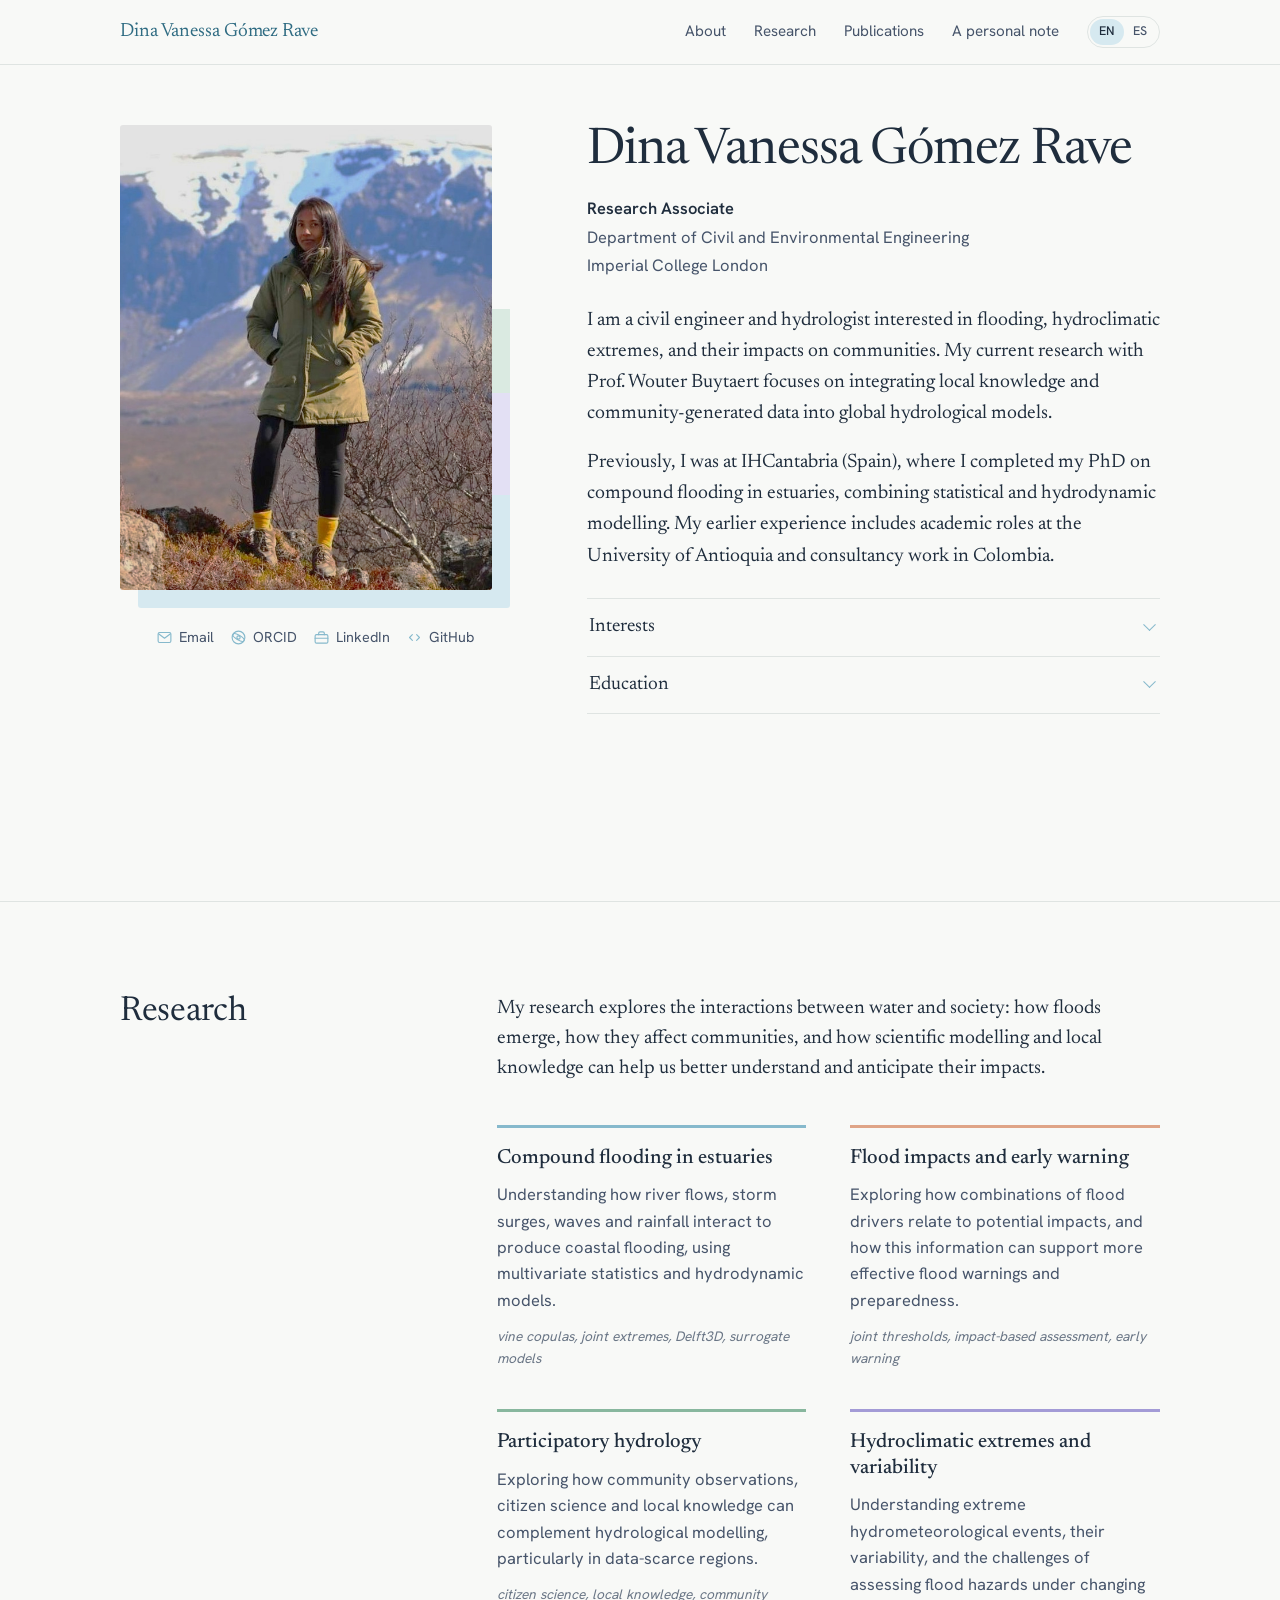
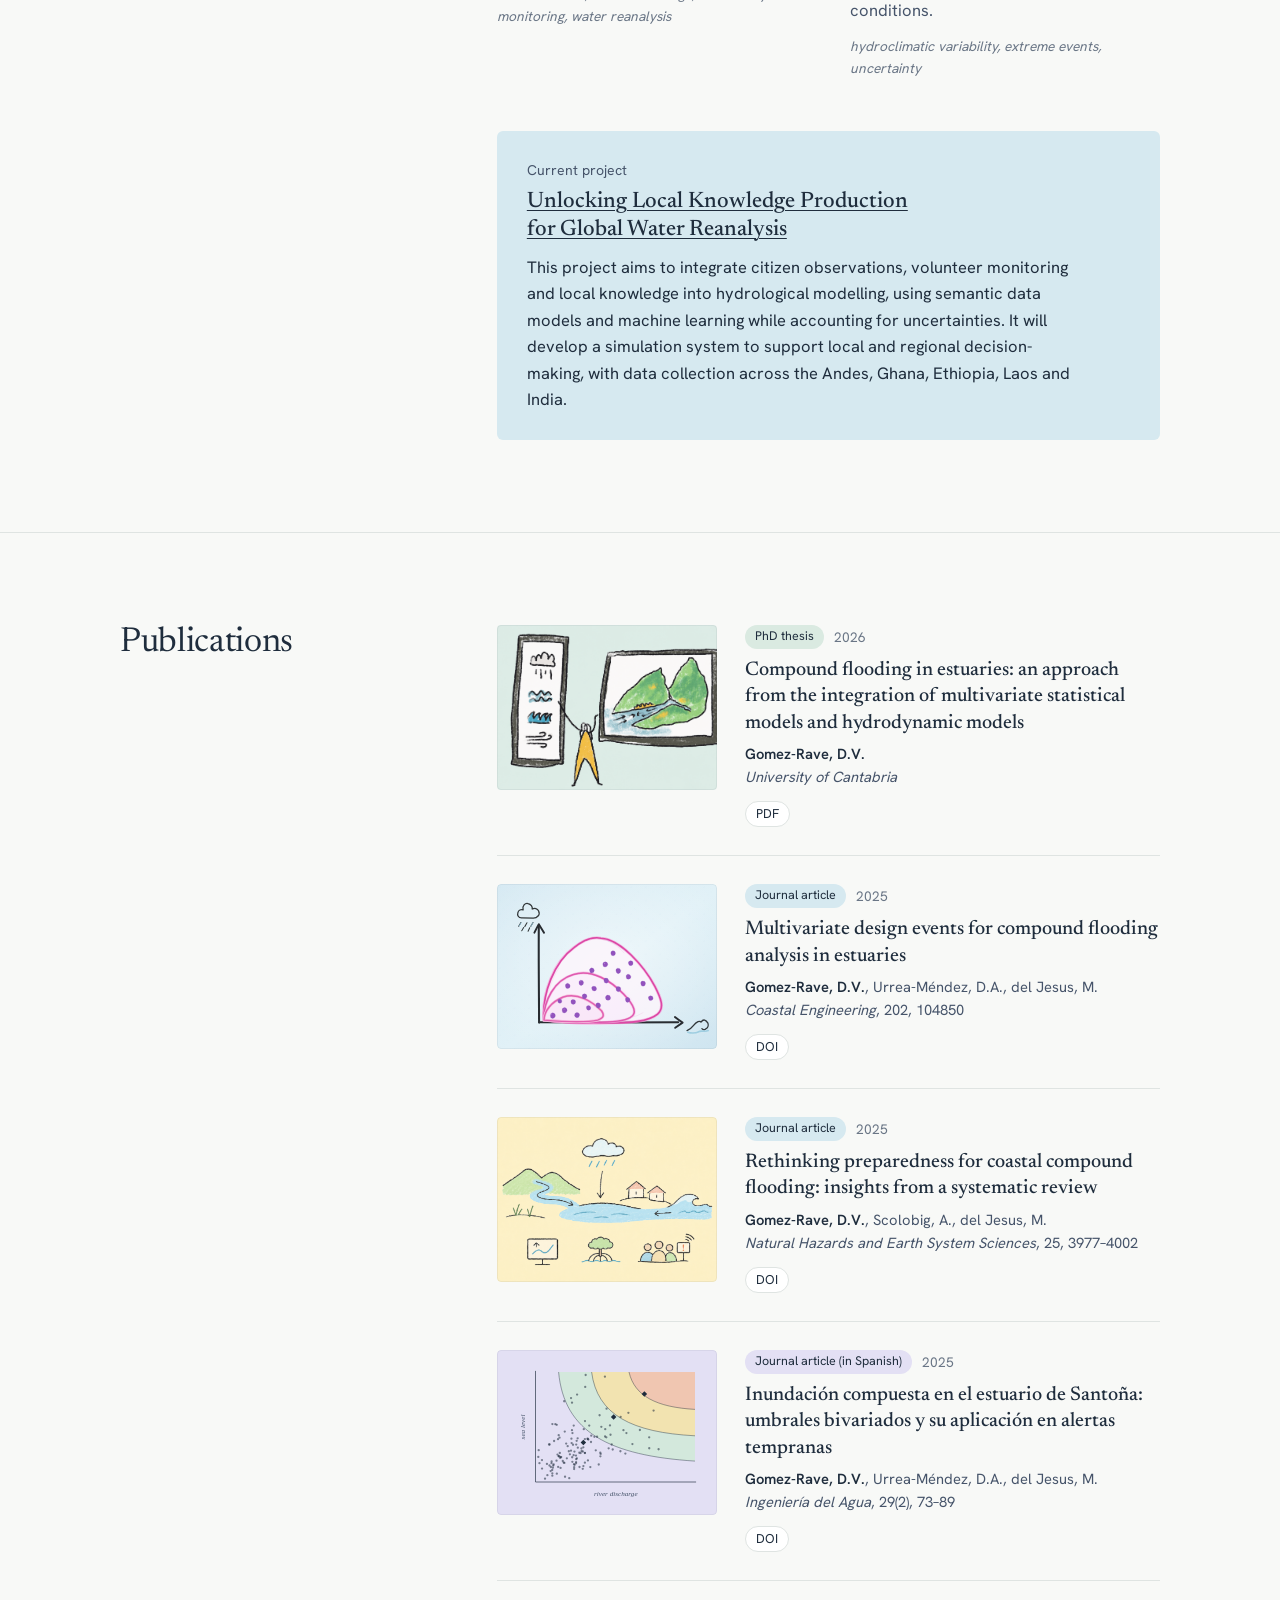
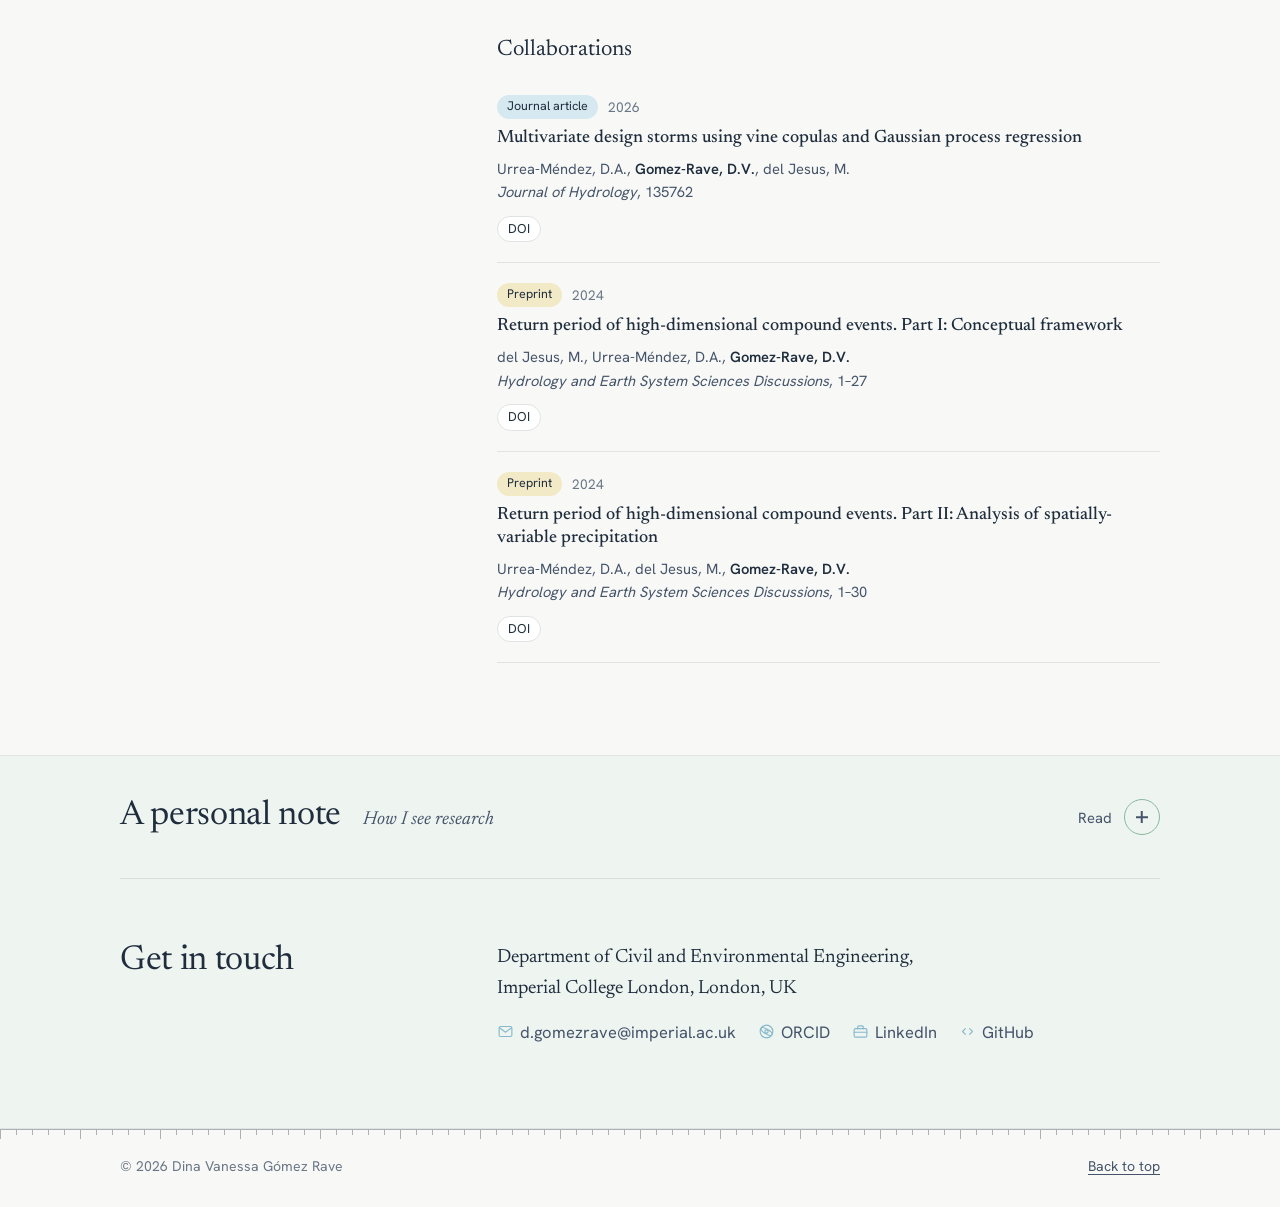
==== commit dc0f9694: "Add personal note link to navigation" ====
--- a/index.html
+++ b/index.html
@@ -21,6 +21,7 @@
         <a href="#about" data-i18n="navAbout">About</a>
         <a href="#research" data-i18n="navResearch">Research</a>
         <a href="#publications" data-i18n="navPublications">Publications</a>
+        <a href="#personal" data-i18n="navPersonal">A personal note</a>
       </nav>
       <div class="lang-switch" role="group" aria-label="Language / Idioma">
         <button type="button" data-lang="en" lang="en" aria-label="English">EN</button>
--- a/style.css
+++ b/style.css
@@ -206,8 +206,8 @@
   font-size: 1.22rem;
   line-height: 1.6;
   max-width: 64ch;
-  text-align: justify;
-  hyphens: auto;
+  text-align: left;
+  hyphens: none;
 }
 .bio p + p { margin-top: 0.9em; }
 
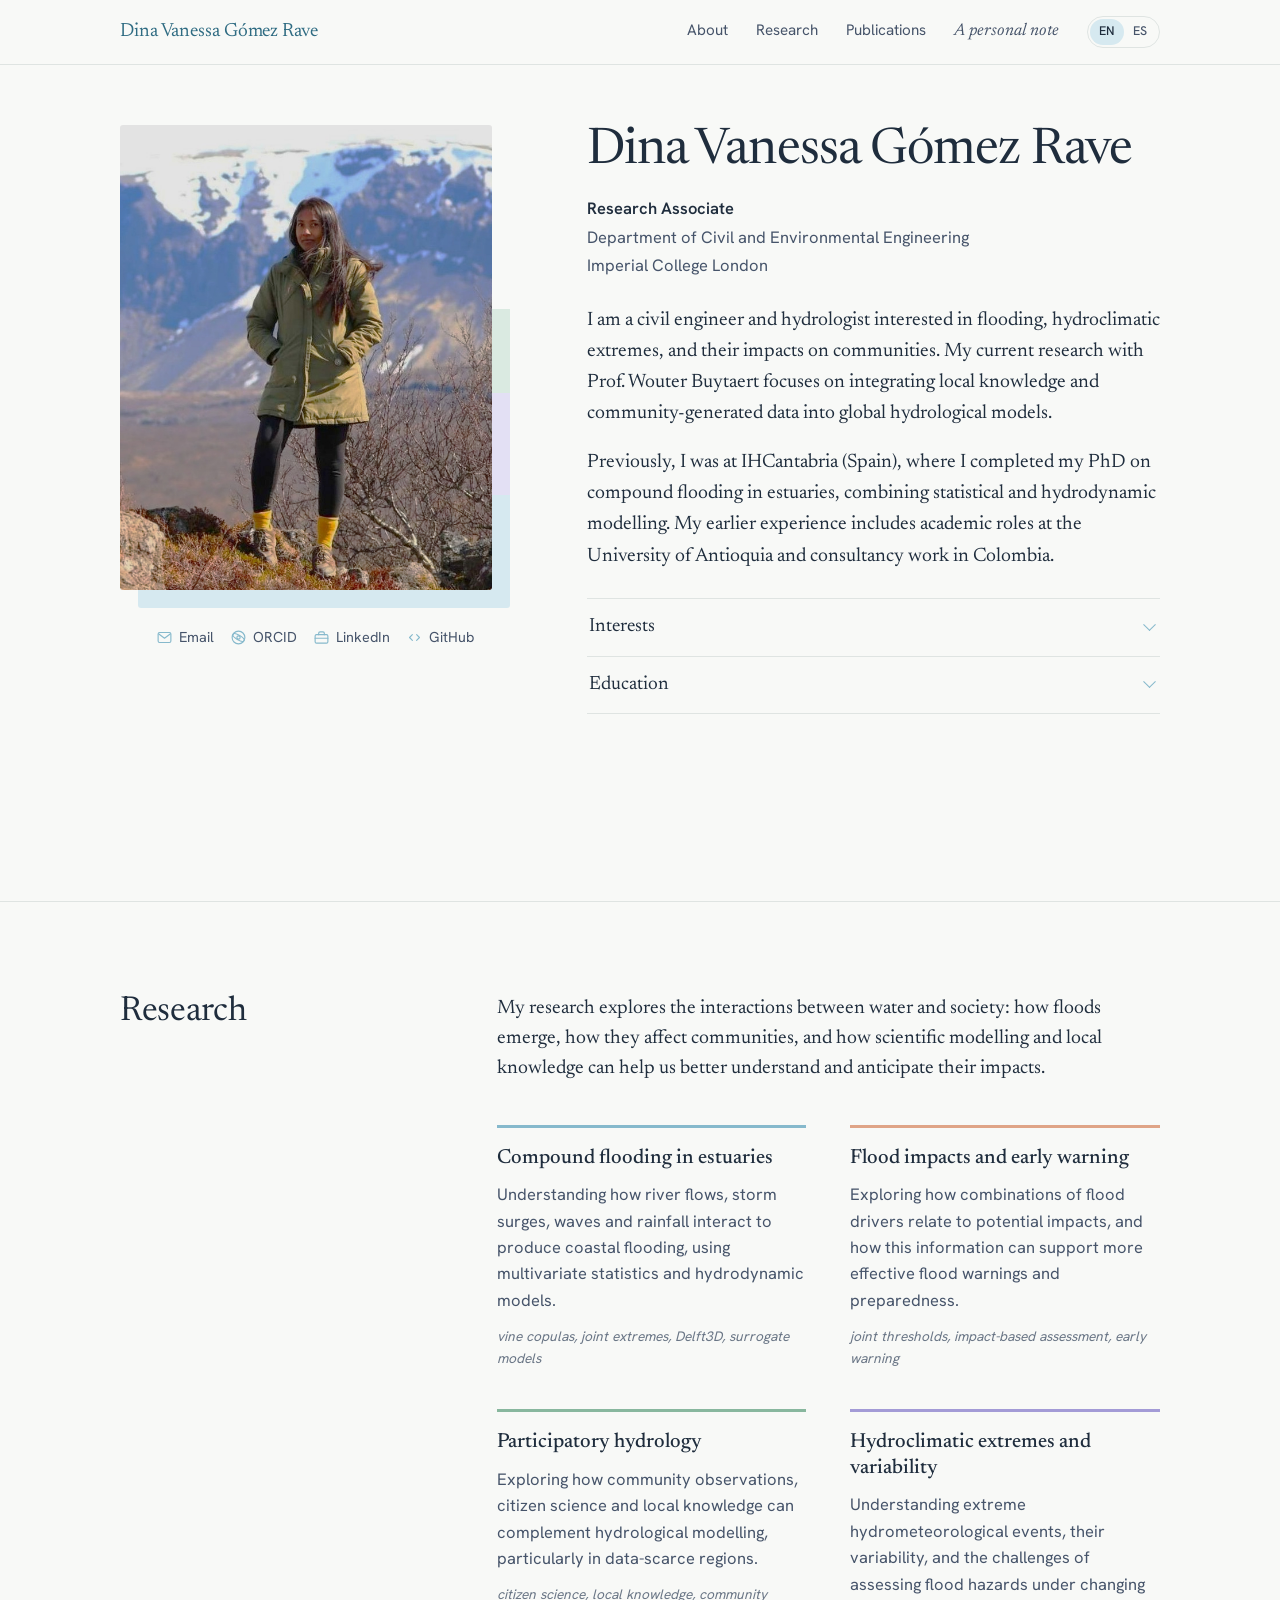
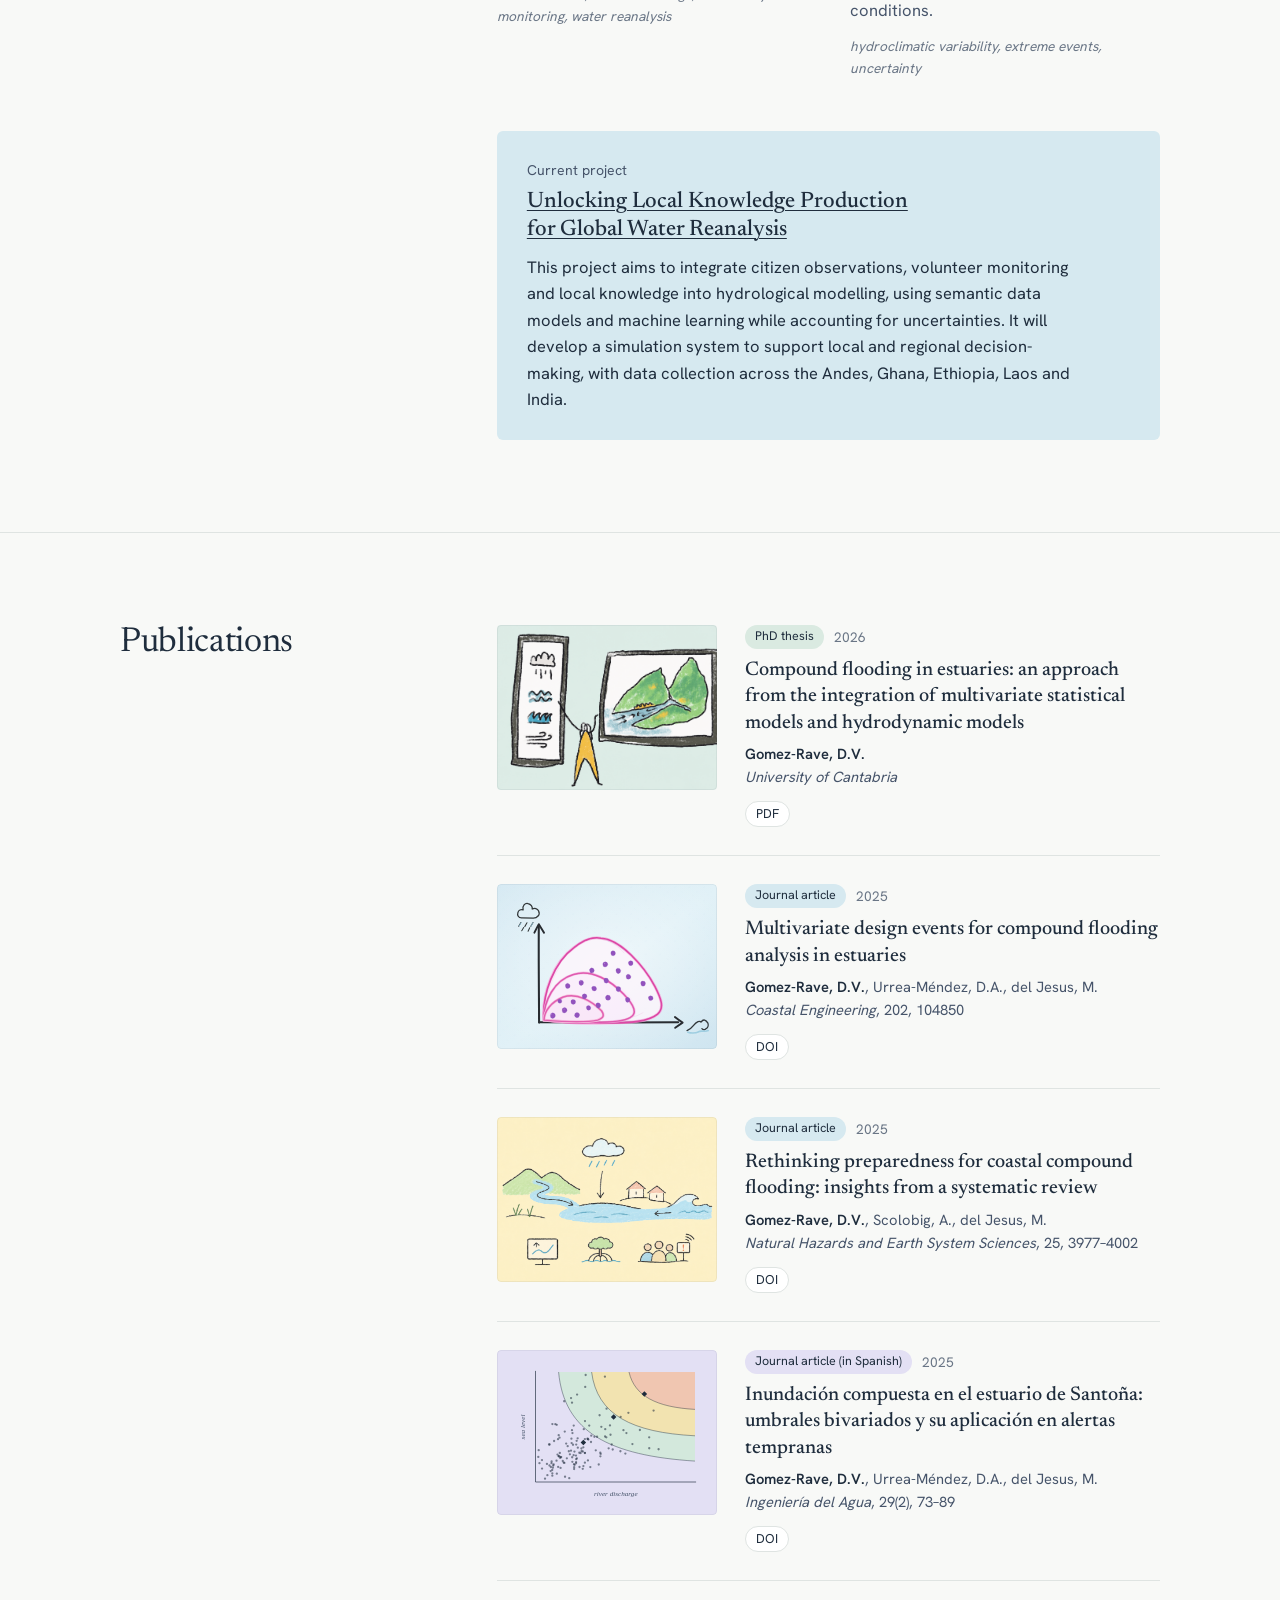
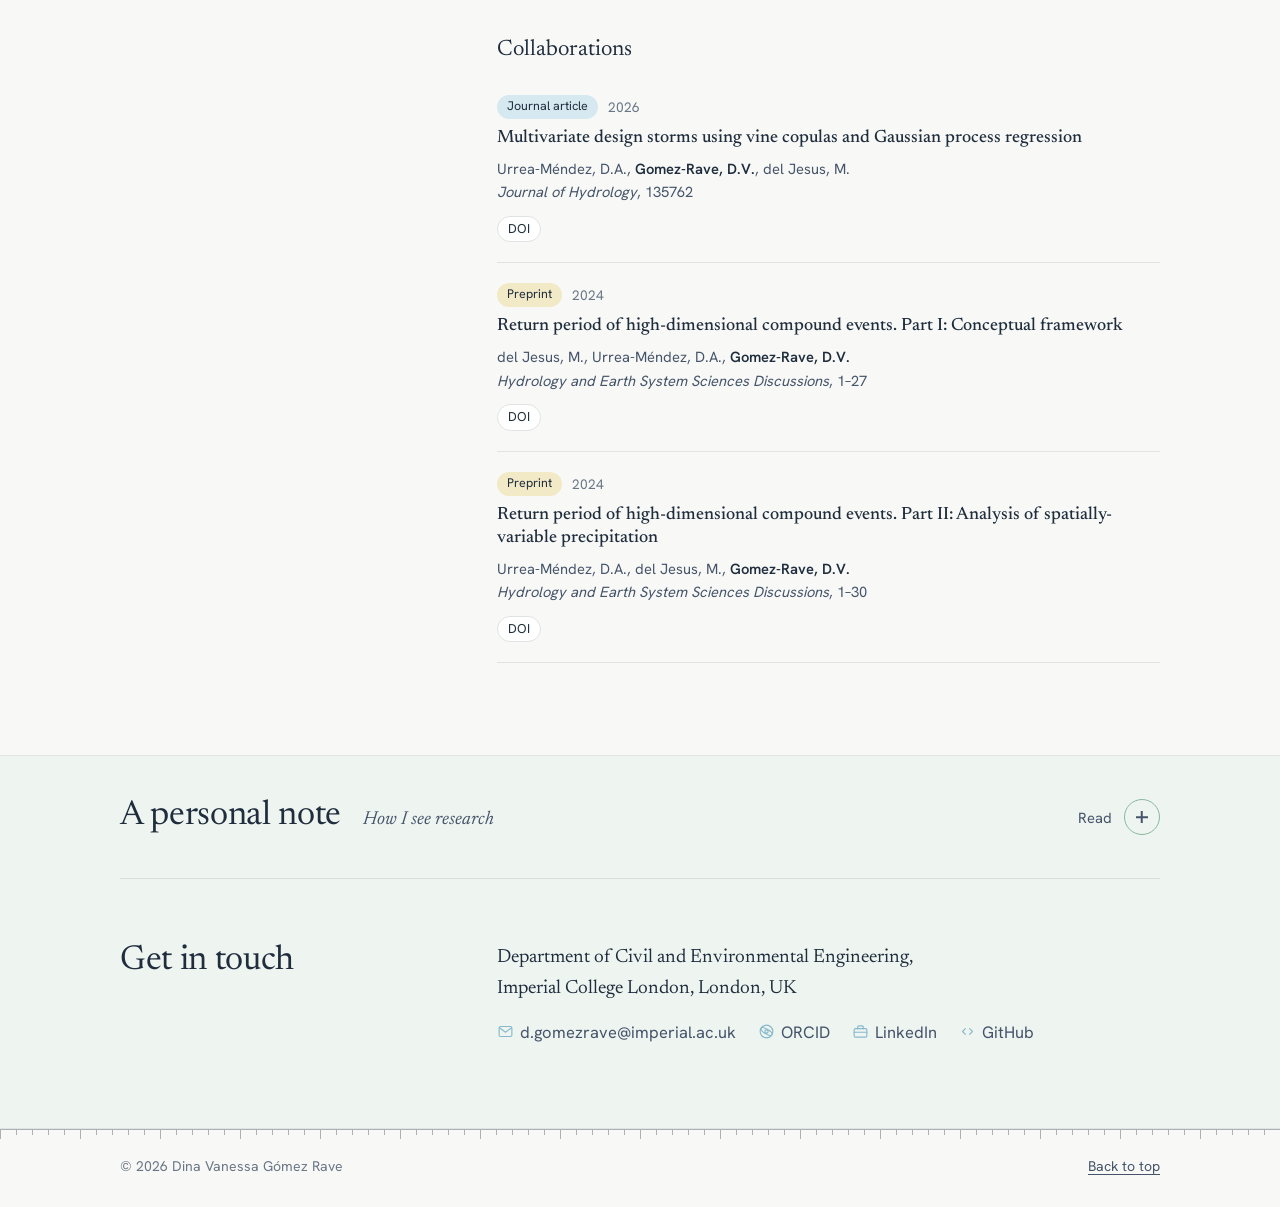
==== commit 73f06d77: "Add Cloudflare Web Analytics script Added Cloudflare Web Analytics script to the HTML file." ====
--- a/index.html
+++ b/index.html
@@ -1,5 +1,6 @@
 <!doctype html>
 <html lang="en">
+<!-- Cloudflare Web Analytics --><script type='module' src='https://static.cloudflareinsights.com/beacon.min.js' data-cf-beacon='{"token": "b88d340042d943cf8155c5a559e3b15b"}'></script><!-- End Cloudflare Web Analytics -->
 <head>
   <meta charset="UTF-8" />
   <meta name="viewport" content="width=device-width, initial-scale=1" />
@@ -21,7 +22,7 @@
         <a href="#about" data-i18n="navAbout">About</a>
         <a href="#research" data-i18n="navResearch">Research</a>
         <a href="#publications" data-i18n="navPublications">Publications</a>
-        <a href="#personal" data-i18n="navPersonal">A personal note</a>
+        <a href="#personal" class="nav-personal" data-i18n="navPersonal">A personal note</a>
       </nav>
       <div class="lang-switch" role="group" aria-label="Language / Idioma">
         <button type="button" data-lang="en" lang="en" aria-label="English">EN</button>
--- a/style.css
+++ b/style.css
@@ -103,6 +103,7 @@
 .site-nav:not(.site-nav-static) a:nth-child(2):hover { border-bottom-color: var(--sage-d); }
 .site-nav:not(.site-nav-static) a:nth-child(3):hover { border-bottom-color: var(--lavender-d); }
 .site-nav:not(.site-nav-static) a:nth-child(4):hover { border-bottom-color: var(--peach-d); }
+.site-nav a.nav-personal { font-family: var(--serif); font-style: italic; font-size: 1.08rem; letter-spacing: 0.01em; }
 /* Language switch: EN | ES */
 .lang-switch {
   display: inline-flex; align-items: center; flex: 0 0 auto;
